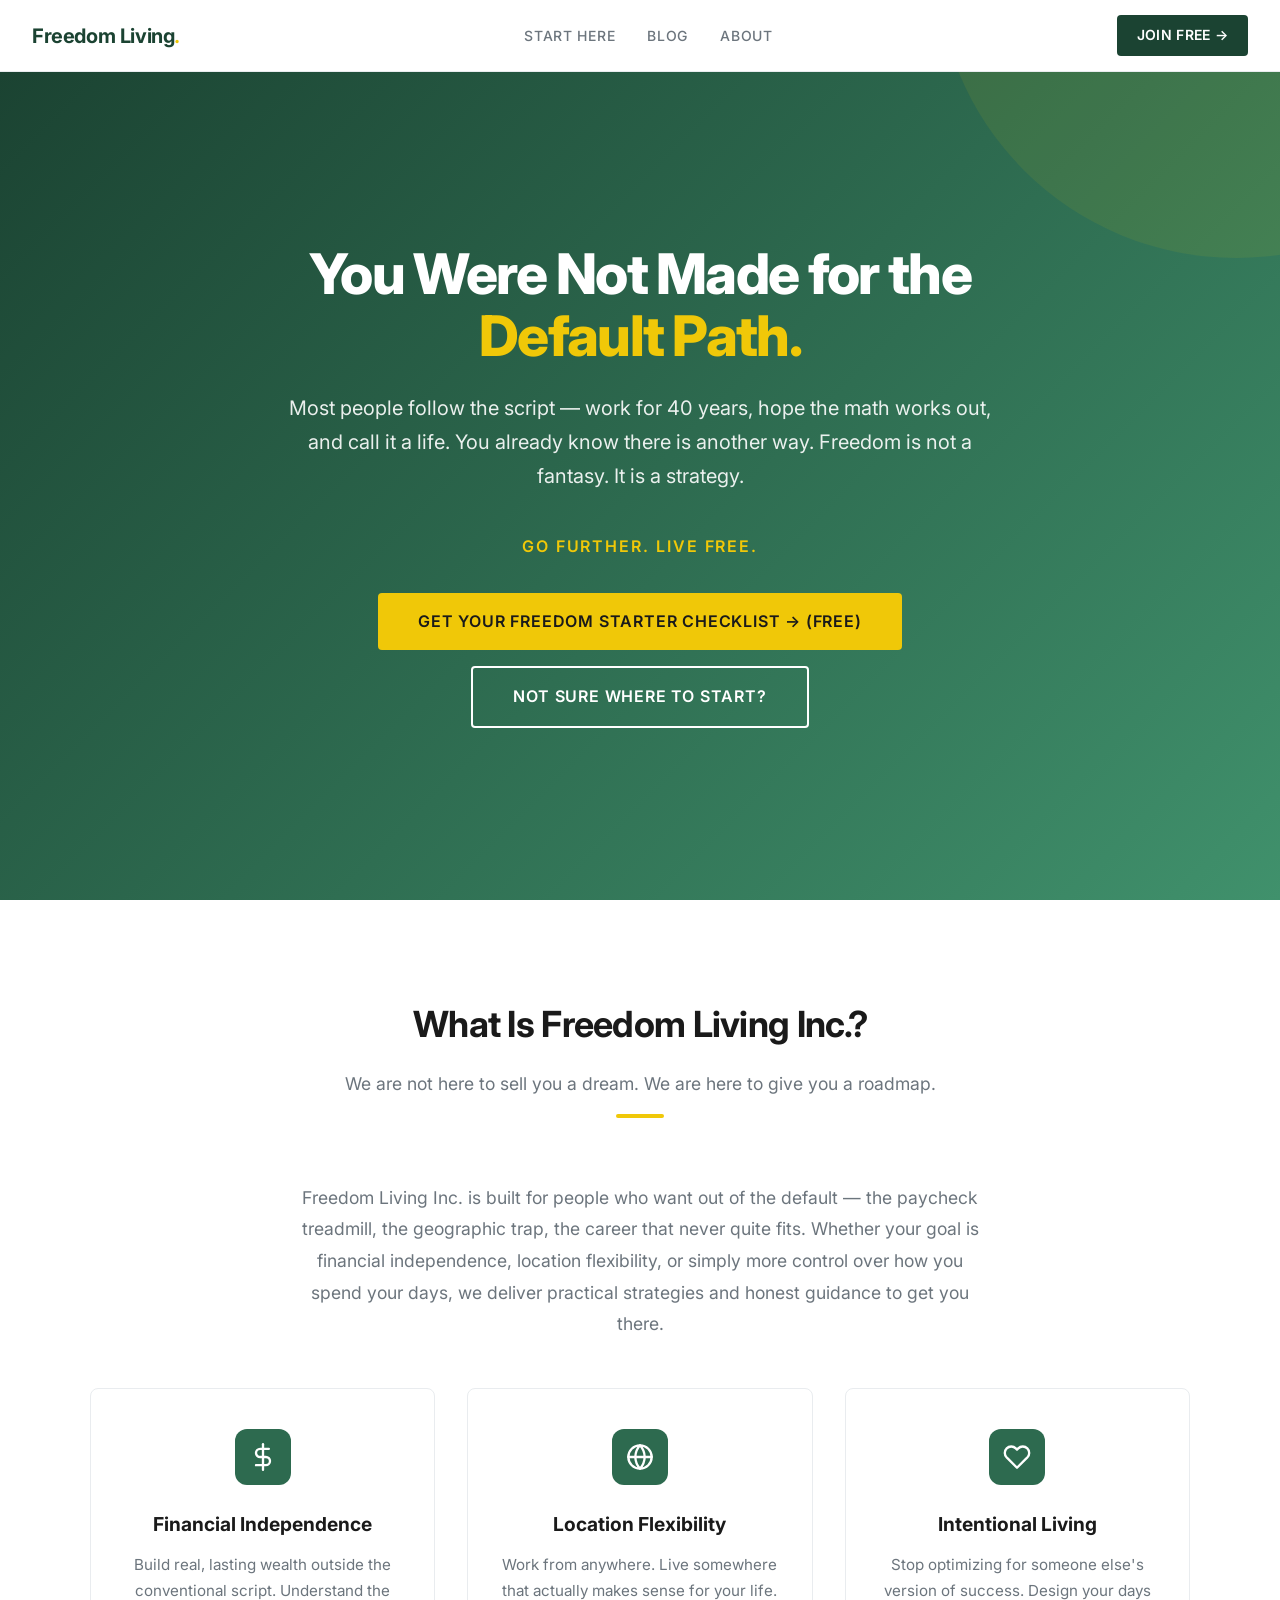
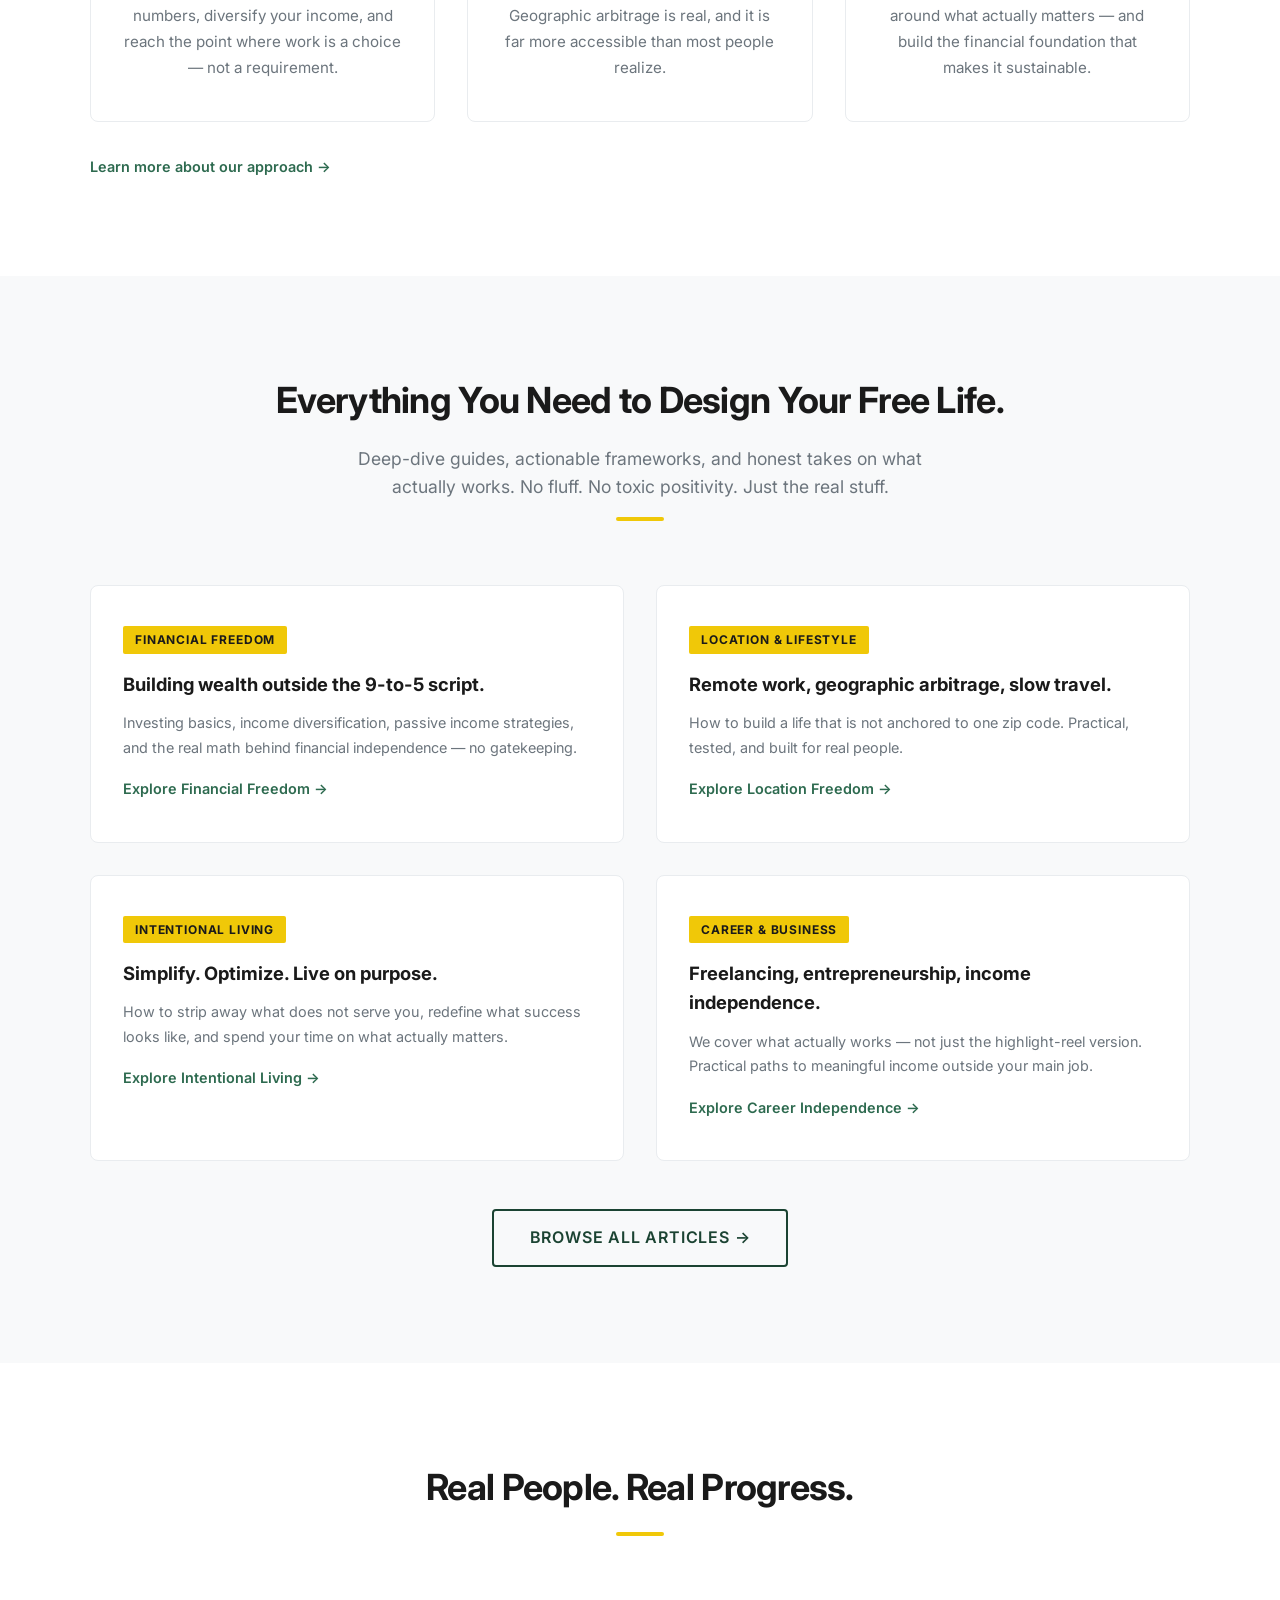
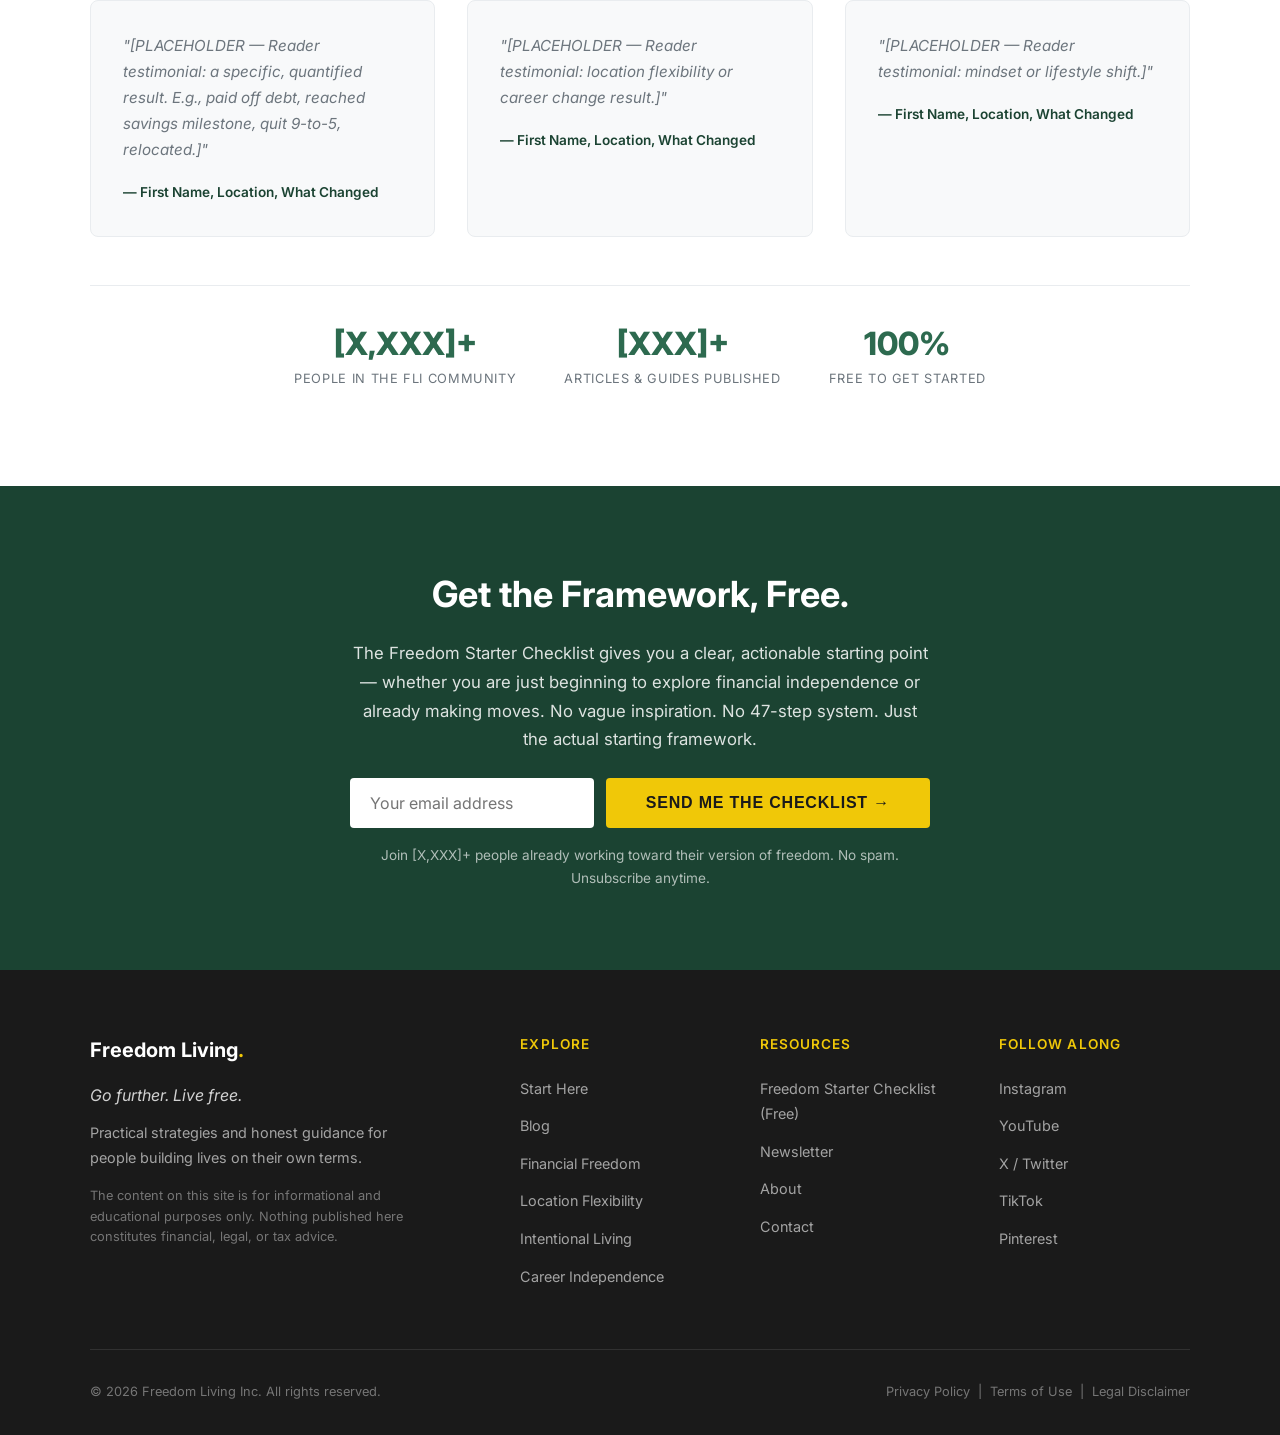
==== index.html @ 1a95d49e "Rebuild homepage and add Start Here page with approved brand copy - Rewrote index.html: new hero ("Y" ====
<!DOCTYPE html>
<html lang="en">
<head>
  <meta charset="UTF-8">
  <meta name="viewport" content="width=device-width, initial-scale=1.0">
  <title>Freedom Living Inc — Go Further. Live Free.</title>
  <meta name="description" content="Freedom Living Inc. helps ambitious people break free from default-path living by providing proven strategies and a supportive community — so they can go further, on their own terms.">
  <link rel="stylesheet" href="css/style.css">
  <link rel="preconnect" href="https://fonts.googleapis.com">
  <link rel="preconnect" href="https://fonts.gstatic.com" crossorigin>
  <link href="https://fonts.googleapis.com/css2?family=Inter:wght@400;500;600;700;800&display=swap" rel="stylesheet">
</head>
<body>

  <!-- Navigation -->
  <nav class="nav">
    <a href="/" class="nav-logo">Freedom Living<span>.</span></a>
    <ul class="nav-links" id="navLinks">
      <li><a href="start-here.html">Start Here</a></li>
      <li><a href="#blog">Blog</a></li>
      <li><a href="#about">About</a></li>
    </ul>
    <a href="#opt-in" class="btn btn-nav">Join Free →</a>
    <button class="nav-toggle" id="navToggle" aria-label="Toggle navigation">
      <span></span>
      <span></span>
      <span></span>
    </button>
  </nav>

  <!-- Hero -->
  <section class="hero" id="hero">
    <div class="hero-content">
      <h1>You Were Not Made for the <span class="accent">Default Path.</span></h1>
      <p>Most people follow the script — work for 40 years, hope the math works out, and call it a life. You already know there is another way. Freedom is not a fantasy. It is a strategy.</p>
      <p class="tagline">Go further. Live free.</p>
      <div class="hero-ctas">
        <a href="#opt-in" class="btn btn-primary">Get Your Freedom Starter Checklist → (Free)</a>
        <a href="start-here.html" class="btn btn-outline">Not sure where to start?</a>
      </div>
    </div>
  </section>

  <!-- Value Props -->
  <section class="section" id="about">
    <div class="container">
      <div class="section-header">
        <h2>What Is Freedom Living Inc.?</h2>
        <p>We are not here to sell you a dream. We are here to give you a roadmap.</p>
        <div class="bar"></div>
      </div>
      <p class="intro-para">Freedom Living Inc. is built for people who want out of the default — the paycheck treadmill, the geographic trap, the career that never quite fits. Whether your goal is financial independence, location flexibility, or simply more control over how you spend your days, we deliver practical strategies and honest guidance to get you there.</p>
      <div class="value-props">
        <div class="value-card">
          <div class="value-icon">
            <svg width="28" height="28" viewBox="0 0 24 24" fill="none" stroke="white" stroke-width="2" stroke-linecap="round" stroke-linejoin="round"><line x1="12" y1="1" x2="12" y2="23"/><path d="M17 5H9.5a3.5 3.5 0 0 0 0 7h5a3.5 3.5 0 0 1 0 7H6"/></svg>
          </div>
          <h3>Financial Independence</h3>
          <p>Build real, lasting wealth outside the conventional script. Understand the numbers, diversify your income, and reach the point where work is a choice — not a requirement.</p>
        </div>
        <div class="value-card">
          <div class="value-icon">
            <svg width="28" height="28" viewBox="0 0 24 24" fill="none" stroke="white" stroke-width="2" stroke-linecap="round" stroke-linejoin="round"><circle cx="12" cy="12" r="10"/><line x1="2" y1="12" x2="22" y2="12"/><path d="M12 2a15.3 15.3 0 0 1 4 10 15.3 15.3 0 0 1-4 10 15.3 15.3 0 0 1-4-10 15.3 15.3 0 0 1 4-10z"/></svg>
          </div>
          <h3>Location Flexibility</h3>
          <p>Work from anywhere. Live somewhere that actually makes sense for your life. Geographic arbitrage is real, and it is far more accessible than most people realize.</p>
        </div>
        <div class="value-card">
          <div class="value-icon">
            <svg width="28" height="28" viewBox="0 0 24 24" fill="none" stroke="white" stroke-width="2" stroke-linecap="round" stroke-linejoin="round"><path d="M20.84 4.61a5.5 5.5 0 0 0-7.78 0L12 5.67l-1.06-1.06a5.5 5.5 0 0 0-7.78 7.78l1.06 1.06L12 21.23l7.78-7.78 1.06-1.06a5.5 5.5 0 0 0 0-7.78z"/></svg>
          </div>
          <h3>Intentional Living</h3>
          <p>Stop optimizing for someone else's version of success. Design your days around what actually matters — and build the financial foundation that makes it sustainable.</p>
        </div>
      </div>
      <div class="section-cta">
        <a href="#about-fli" class="link-arrow">Learn more about our approach →</a>
      </div>
    </div>
  </section>

  <!-- Content Pillars -->
  <section class="section section-alt" id="blog">
    <div class="container">
      <div class="section-header">
        <h2>Everything You Need to Design Your Free Life.</h2>
        <p>Deep-dive guides, actionable frameworks, and honest takes on what actually works. No fluff. No toxic positivity. Just the real stuff.</p>
        <div class="bar"></div>
      </div>
      <div class="pillars-grid">
        <div class="pillar-card">
          <div class="pillar-tag">Financial Freedom</div>
          <h3>Building wealth outside the 9-to-5 script.</h3>
          <p>Investing basics, income diversification, passive income strategies, and the real math behind financial independence — no gatekeeping.</p>
          <a href="#" class="link-arrow">Explore Financial Freedom →</a>
        </div>
        <div class="pillar-card">
          <div class="pillar-tag">Location &amp; Lifestyle</div>
          <h3>Remote work, geographic arbitrage, slow travel.</h3>
          <p>How to build a life that is not anchored to one zip code. Practical, tested, and built for real people.</p>
          <a href="#" class="link-arrow">Explore Location Freedom →</a>
        </div>
        <div class="pillar-card">
          <div class="pillar-tag">Intentional Living</div>
          <h3>Simplify. Optimize. Live on purpose.</h3>
          <p>How to strip away what does not serve you, redefine what success looks like, and spend your time on what actually matters.</p>
          <a href="#" class="link-arrow">Explore Intentional Living →</a>
        </div>
        <div class="pillar-card">
          <div class="pillar-tag">Career &amp; Business</div>
          <h3>Freelancing, entrepreneurship, income independence.</h3>
          <p>We cover what actually works — not just the highlight-reel version. Practical paths to meaningful income outside your main job.</p>
          <a href="#" class="link-arrow">Explore Career Independence →</a>
        </div>
      </div>
      <div class="section-cta center">
        <a href="#" class="btn btn-secondary">Browse All Articles →</a>
      </div>
    </div>
  </section>

  <!-- Social Proof -->
  <section class="section" id="community">
    <div class="container">
      <div class="section-header">
        <h2>Real People. Real Progress.</h2>
        <div class="bar"></div>
      </div>
      <div class="testimonials-grid">
        <blockquote class="testimonial">
          <p>"[PLACEHOLDER — Reader testimonial: a specific, quantified result. E.g., paid off debt, reached savings milestone, quit 9-to-5, relocated.]"</p>
          <cite>— First Name, Location, What Changed</cite>
        </blockquote>
        <blockquote class="testimonial">
          <p>"[PLACEHOLDER — Reader testimonial: location flexibility or career change result.]"</p>
          <cite>— First Name, Location, What Changed</cite>
        </blockquote>
        <blockquote class="testimonial">
          <p>"[PLACEHOLDER — Reader testimonial: mindset or lifestyle shift.]"</p>
          <cite>— First Name, Location, What Changed</cite>
        </blockquote>
      </div>
      <div class="stats-bar">
        <div class="stat">
          <div class="stat-number">[X,XXX]+</div>
          <div class="stat-label">People in the FLI Community</div>
        </div>
        <div class="stat">
          <div class="stat-number">[XXX]+</div>
          <div class="stat-label">Articles &amp; Guides Published</div>
        </div>
        <div class="stat">
          <div class="stat-number">100%</div>
          <div class="stat-label">Free to Get Started</div>
        </div>
      </div>
    </div>
  </section>

  <!-- Email Opt-in -->
  <section class="opt-in-section" id="opt-in">
    <div class="container">
      <div class="opt-in-inner">
        <h2>Get the Framework, Free.</h2>
        <p>The Freedom Starter Checklist gives you a clear, actionable starting point — whether you are just beginning to explore financial independence or already making moves. No vague inspiration. No 47-step system. Just the actual starting framework.</p>
        <form class="opt-in-form" onsubmit="return false;">
          <input type="email" placeholder="Your email address" aria-label="Email address" required>
          <button type="submit" class="btn btn-primary">Send Me the Checklist →</button>
        </form>
        <p class="opt-in-trust">Join [X,XXX]+ people already working toward their version of freedom. No spam. Unsubscribe anytime.</p>
      </div>
    </div>
  </section>

  <!-- Footer -->
  <footer class="footer">
    <div class="footer-grid container">
      <div class="footer-brand">
        <h3>Freedom Living<span>.</span></h3>
        <p class="tagline-footer">Go further. Live free.</p>
        <p>Practical strategies and honest guidance for people building lives on their own terms.</p>
        <p class="legal-disclaimer">The content on this site is for informational and educational purposes only. Nothing published here constitutes financial, legal, or tax advice.</p>
      </div>
      <div>
        <h4>Explore</h4>
        <ul class="footer-links">
          <li><a href="start-here.html">Start Here</a></li>
          <li><a href="#blog">Blog</a></li>
          <li><a href="#blog">Financial Freedom</a></li>
          <li><a href="#blog">Location Flexibility</a></li>
          <li><a href="#blog">Intentional Living</a></li>
          <li><a href="#blog">Career Independence</a></li>
        </ul>
      </div>
      <div>
        <h4>Resources</h4>
        <ul class="footer-links">
          <li><a href="#opt-in">Freedom Starter Checklist (Free)</a></li>
          <li><a href="#">Newsletter</a></li>
          <li><a href="#about">About</a></li>
          <li><a href="#">Contact</a></li>
        </ul>
      </div>
      <div>
        <h4>Follow Along</h4>
        <ul class="footer-links">
          <li><a href="#">Instagram</a></li>
          <li><a href="#">YouTube</a></li>
          <li><a href="#">X / Twitter</a></li>
          <li><a href="#">TikTok</a></li>
          <li><a href="#">Pinterest</a></li>
        </ul>
      </div>
    </div>
    <div class="footer-bottom">
      <span>&copy; 2026 Freedom Living Inc. All rights reserved.</span>
      <span>
        <a href="privacy.html">Privacy Policy</a> &nbsp;|&nbsp;
        <a href="terms.html">Terms of Use</a> &nbsp;|&nbsp;
        <a href="legal.html">Legal Disclaimer</a>
      </span>
    </div>
  </footer>

  <script>
    document.getElementById('navToggle').addEventListener('click', function() {
      document.getElementById('navLinks').classList.toggle('active');
    });
  </script>

</body>
</html>
---- css/style.css ----
/* ============================================
   Freedom Living Inc — Style Sheet
   Palette: Green, Black, White, Yellow
   ============================================ */

:root {
  --green: #2D6A4F;
  --green-light: #40916C;
  --green-dark: #1B4332;
  --black: #1A1A1A;
  --white: #FFFFFF;
  --off-white: #F8F9FA;
  --yellow: #F0C808;
  --yellow-hover: #D4B007;
  --gray: #6C757D;
  --gray-light: #E9ECEF;
}

/* Reset & Base */
*, *::before, *::after {
  margin: 0;
  padding: 0;
  box-sizing: border-box;
}

html {
  scroll-behavior: smooth;
  font-size: 16px;
}

body {
  font-family: 'Inter', -apple-system, BlinkMacSystemFont, 'Segoe UI', Roboto, sans-serif;
  color: var(--black);
  background: var(--white);
  line-height: 1.6;
}

a {
  color: inherit;
  text-decoration: none;
}

img {
  max-width: 100%;
  display: block;
}

/* ---- Navigation ---- */
.nav {
  position: fixed;
  top: 0;
  left: 0;
  right: 0;
  z-index: 100;
  background: var(--white);
  border-bottom: 1px solid var(--gray-light);
  padding: 0 2rem;
  height: 72px;
  display: flex;
  align-items: center;
  justify-content: space-between;
}

.nav-logo {
  font-size: 1.25rem;
  font-weight: 700;
  color: var(--green-dark);
  letter-spacing: -0.02em;
}

.nav-logo span {
  color: var(--yellow);
}

.nav-links {
  display: flex;
  gap: 2rem;
  list-style: none;
}

.nav-links a {
  font-size: 0.875rem;
  font-weight: 500;
  color: var(--gray);
  transition: color 0.2s;
  text-transform: uppercase;
  letter-spacing: 0.05em;
}

.nav-links a:hover {
  color: var(--green);
}

.nav-toggle {
  display: none;
  background: none;
  border: none;
  cursor: pointer;
  padding: 0.5rem;
}

.nav-toggle span {
  display: block;
  width: 24px;
  height: 2px;
  background: var(--black);
  margin: 5px 0;
  transition: 0.3s;
}

/* ---- Hero ---- */
.hero {
  margin-top: 72px;
  min-height: calc(100vh - 72px);
  display: flex;
  align-items: center;
  justify-content: center;
  text-align: center;
  padding: 4rem 2rem;
  background: linear-gradient(135deg, var(--green-dark) 0%, var(--green) 50%, var(--green-light) 100%);
  color: var(--white);
  position: relative;
  overflow: hidden;
}

.hero::before {
  content: '';
  position: absolute;
  top: -50%;
  right: -20%;
  width: 600px;
  height: 600px;
  border-radius: 50%;
  background: rgba(240, 200, 8, 0.08);
}

.hero-content {
  max-width: 720px;
  position: relative;
  z-index: 1;
}

.hero h1 {
  font-size: 3.5rem;
  font-weight: 800;
  line-height: 1.1;
  margin-bottom: 1.5rem;
  letter-spacing: -0.03em;
}

.hero h1 .accent {
  color: var(--yellow);
}

.hero p {
  font-size: 1.25rem;
  opacity: 0.9;
  margin-bottom: 2.5rem;
  line-height: 1.7;
}

.btn {
  display: inline-block;
  padding: 1rem 2.5rem;
  border-radius: 4px;
  font-size: 1rem;
  font-weight: 600;
  text-transform: uppercase;
  letter-spacing: 0.05em;
  transition: all 0.2s;
  cursor: pointer;
  border: none;
}

.btn-primary {
  background: var(--yellow);
  color: var(--black);
}

.btn-primary:hover {
  background: var(--yellow-hover);
  transform: translateY(-1px);
}

.btn-outline {
  background: transparent;
  color: var(--white);
  border: 2px solid var(--white);
}

.btn-outline:hover {
  background: var(--white);
  color: var(--green-dark);
}

/* ---- Section Base ---- */
.section {
  padding: 6rem 2rem;
}

.section-alt {
  background: var(--off-white);
}

.container {
  max-width: 1100px;
  margin: 0 auto;
}

.section-header {
  text-align: center;
  margin-bottom: 4rem;
}

.section-header h2 {
  font-size: 2.25rem;
  font-weight: 700;
  color: var(--black);
  margin-bottom: 1rem;
  letter-spacing: -0.02em;
}

.section-header p {
  font-size: 1.1rem;
  color: var(--gray);
  max-width: 600px;
  margin: 0 auto;
}

.section-header .bar {
  width: 48px;
  height: 4px;
  background: var(--yellow);
  margin: 1rem auto 0;
  border-radius: 2px;
}

/* ---- About ---- */
.about-grid {
  display: grid;
  grid-template-columns: 1fr 1fr;
  gap: 4rem;
  align-items: center;
}

.about-image {
  background: var(--green);
  border-radius: 8px;
  aspect-ratio: 4/3;
  display: flex;
  align-items: center;
  justify-content: center;
  color: var(--white);
  font-size: 1rem;
  opacity: 0.8;
}

.about-text h3 {
  font-size: 1.5rem;
  font-weight: 700;
  margin-bottom: 1rem;
  color: var(--green-dark);
}

.about-text p {
  color: var(--gray);
  margin-bottom: 1rem;
  line-height: 1.8;
}

.about-stats {
  display: flex;
  gap: 2rem;
  margin-top: 2rem;
  padding-top: 2rem;
  border-top: 1px solid var(--gray-light);
}

.stat {
  text-align: center;
}

.stat-number {
  font-size: 2rem;
  font-weight: 800;
  color: var(--green);
}

.stat-label {
  font-size: 0.8rem;
  color: var(--gray);
  text-transform: uppercase;
  letter-spacing: 0.05em;
}

/* ---- Services ---- */
.services-grid {
  display: grid;
  grid-template-columns: repeat(3, 1fr);
  gap: 2rem;
}

.service-card {
  background: var(--white);
  border: 1px solid var(--gray-light);
  border-radius: 8px;
  padding: 2.5rem 2rem;
  transition: all 0.2s;
}

.service-card:hover {
  border-color: var(--green);
  transform: translateY(-4px);
  box-shadow: 0 12px 24px rgba(0, 0, 0, 0.06);
}

.service-icon {
  width: 56px;
  height: 56px;
  border-radius: 12px;
  background: var(--green);
  display: flex;
  align-items: center;
  justify-content: center;
  margin-bottom: 1.5rem;
  font-size: 1.5rem;
}

.service-card h3 {
  font-size: 1.2rem;
  font-weight: 700;
  margin-bottom: 0.75rem;
  color: var(--black);
}

.service-card p {
  font-size: 0.95rem;
  color: var(--gray);
  line-height: 1.7;
}

/* ---- CTA Banner ---- */
.cta-banner {
  background: var(--green-dark);
  color: var(--white);
  text-align: center;
  padding: 5rem 2rem;
}

.cta-banner h2 {
  font-size: 2.25rem;
  font-weight: 700;
  margin-bottom: 1rem;
}

.cta-banner p {
  font-size: 1.1rem;
  opacity: 0.85;
  margin-bottom: 2rem;
  max-width: 500px;
  margin-left: auto;
  margin-right: auto;
}

/* ---- Footer ---- */
.footer {
  background: var(--black);
  color: var(--white);
  padding: 4rem 2rem 2rem;
}

.footer-grid {
  max-width: 1100px;
  margin: 0 auto;
  display: grid;
  grid-template-columns: 2fr 1fr 1fr;
  gap: 3rem;
  margin-bottom: 3rem;
}

.footer-brand h3 {
  font-size: 1.25rem;
  font-weight: 700;
  margin-bottom: 1rem;
}

.footer-brand h3 span {
  color: var(--yellow);
}

.footer-brand p {
  color: rgba(255, 255, 255, 0.6);
  font-size: 0.9rem;
  line-height: 1.7;
  max-width: 320px;
}

.footer h4 {
  font-size: 0.85rem;
  font-weight: 600;
  text-transform: uppercase;
  letter-spacing: 0.08em;
  margin-bottom: 1.25rem;
  color: var(--yellow);
}

.footer-links {
  list-style: none;
}

.footer-links li {
  margin-bottom: 0.75rem;
}

.footer-links a {
  color: rgba(255, 255, 255, 0.6);
  font-size: 0.9rem;
  transition: color 0.2s;
}

.footer-links a:hover {
  color: var(--white);
}

.footer-bottom {
  max-width: 1100px;
  margin: 0 auto;
  padding-top: 2rem;
  border-top: 1px solid rgba(255, 255, 255, 0.1);
  display: flex;
  justify-content: space-between;
  align-items: center;
  font-size: 0.8rem;
  color: rgba(255, 255, 255, 0.4);
}

/* ---- Policy Pages ---- */
.policy-page {
  margin-top: 72px;
  padding: 4rem 2rem;
}

.policy-content {
  max-width: 760px;
  margin: 0 auto;
}

.policy-content h1 {
  font-size: 2.5rem;
  font-weight: 700;
  margin-bottom: 0.5rem;
  color: var(--green-dark);
}

.policy-content .last-updated {
  font-size: 0.9rem;
  color: var(--gray);
  margin-bottom: 3rem;
}

.policy-content h2 {
  font-size: 1.4rem;
  font-weight: 700;
  margin-top: 2.5rem;
  margin-bottom: 1rem;
  color: var(--black);
}

.policy-content p,
.policy-content ul {
  color: var(--gray);
  line-height: 1.8;
  margin-bottom: 1rem;
}

.policy-content ul {
  padding-left: 1.5rem;
}

.policy-content li {
  margin-bottom: 0.5rem;
}

.back-link {
  display: inline-flex;
  align-items: center;
  gap: 0.5rem;
  font-size: 0.9rem;
  color: var(--green);
  font-weight: 500;
  margin-bottom: 2rem;
}

.back-link:hover {
  color: var(--green-dark);
}

/* ---- Nav CTA Button ---- */
.btn-nav {
  background: var(--green-dark);
  color: var(--white);
  padding: 0.6rem 1.25rem;
  border-radius: 4px;
  font-size: 0.875rem;
  font-weight: 600;
  letter-spacing: 0.02em;
  transition: background 0.2s;
  white-space: nowrap;
}

.btn-nav:hover {
  background: var(--green);
}

.btn-secondary {
  background: transparent;
  color: var(--green-dark);
  border: 2px solid var(--green-dark);
  padding: 0.875rem 2.25rem;
}

.btn-secondary:hover {
  background: var(--green-dark);
  color: var(--white);
}

/* ---- Hero updates ---- */
.hero .tagline {
  font-size: 1rem;
  font-weight: 600;
  letter-spacing: 0.12em;
  text-transform: uppercase;
  color: var(--yellow);
  margin-bottom: 2rem;
  opacity: 1;
}

.hero-ctas {
  display: flex;
  gap: 1rem;
  justify-content: center;
  flex-wrap: wrap;
}

/* ---- Value Props ---- */
.intro-para {
  text-align: center;
  max-width: 680px;
  margin: 0 auto 3rem;
  font-size: 1.1rem;
  color: var(--gray);
  line-height: 1.8;
}

.value-props {
  display: grid;
  grid-template-columns: repeat(3, 1fr);
  gap: 2rem;
  margin-bottom: 2rem;
}

.value-card {
  text-align: center;
  padding: 2.5rem 2rem;
  border: 1px solid var(--gray-light);
  border-radius: 8px;
  transition: all 0.2s;
}

.value-card:hover {
  border-color: var(--green);
  transform: translateY(-4px);
  box-shadow: 0 12px 24px rgba(0, 0, 0, 0.06);
}

.value-icon {
  width: 56px;
  height: 56px;
  border-radius: 12px;
  background: var(--green);
  display: flex;
  align-items: center;
  justify-content: center;
  margin: 0 auto 1.5rem;
}

.value-card h3 {
  font-size: 1.2rem;
  font-weight: 700;
  margin-bottom: 0.75rem;
  color: var(--black);
}

.value-card p {
  font-size: 0.95rem;
  color: var(--gray);
  line-height: 1.7;
}

.section-cta {
  margin-top: 2rem;
}

.section-cta.center {
  text-align: center;
}

.link-arrow {
  font-size: 0.9rem;
  font-weight: 600;
  color: var(--green);
  transition: color 0.2s;
}

.link-arrow:hover {
  color: var(--green-dark);
}

/* ---- Pillars Grid ---- */
.pillars-grid {
  display: grid;
  grid-template-columns: repeat(2, 1fr);
  gap: 2rem;
  margin-bottom: 3rem;
}

.pillar-card {
  background: var(--white);
  border: 1px solid var(--gray-light);
  border-radius: 8px;
  padding: 2.5rem 2rem;
  transition: all 0.2s;
}

.pillar-card:hover {
  border-color: var(--green);
  box-shadow: 0 8px 20px rgba(0, 0, 0, 0.05);
}

.pillar-tag {
  display: inline-block;
  background: var(--yellow);
  color: var(--black);
  font-size: 0.75rem;
  font-weight: 700;
  text-transform: uppercase;
  letter-spacing: 0.07em;
  padding: 0.25rem 0.75rem;
  border-radius: 2px;
  margin-bottom: 1rem;
}

.pillar-card h3 {
  font-size: 1.15rem;
  font-weight: 700;
  margin-bottom: 0.75rem;
  color: var(--black);
}

.pillar-card p {
  font-size: 0.9rem;
  color: var(--gray);
  line-height: 1.7;
  margin-bottom: 1rem;
}

/* ---- Testimonials ---- */
.testimonials-grid {
  display: grid;
  grid-template-columns: repeat(3, 1fr);
  gap: 2rem;
  margin-bottom: 3rem;
}

.testimonial {
  border: 1px solid var(--gray-light);
  border-radius: 8px;
  padding: 2rem;
  background: var(--off-white);
}

.testimonial p {
  font-size: 0.95rem;
  color: var(--gray);
  line-height: 1.7;
  margin-bottom: 1rem;
  font-style: italic;
}

.testimonial cite {
  font-size: 0.85rem;
  color: var(--green-dark);
  font-weight: 600;
  font-style: normal;
}

.stats-bar {
  display: flex;
  gap: 3rem;
  justify-content: center;
  padding-top: 2rem;
  border-top: 1px solid var(--gray-light);
}

/* ---- Email Opt-in ---- */
.opt-in-section {
  background: var(--green-dark);
  color: var(--white);
  padding: 5rem 2rem;
  text-align: center;
}

.opt-in-inner {
  max-width: 580px;
  margin: 0 auto;
}

.opt-in-inner h2 {
  font-size: 2.25rem;
  font-weight: 700;
  margin-bottom: 1rem;
}

.opt-in-inner p {
  font-size: 1.05rem;
  opacity: 0.85;
  margin-bottom: 1.5rem;
  line-height: 1.7;
}

.opt-in-sub {
  font-size: 1.1rem !important;
  font-weight: 600 !important;
  opacity: 1 !important;
}

.opt-in-form {
  display: flex;
  gap: 0.75rem;
  margin-bottom: 1rem;
  flex-wrap: wrap;
  justify-content: center;
}

.opt-in-form--wide {
  max-width: 640px;
  margin-left: auto;
  margin-right: auto;
}

.opt-in-form input {
  flex: 1;
  min-width: 200px;
  padding: 0.875rem 1.25rem;
  border: none;
  border-radius: 4px;
  font-size: 1rem;
  font-family: inherit;
}

.opt-in-trust {
  font-size: 0.85rem !important;
  opacity: 0.65 !important;
  margin-bottom: 0 !important;
}

/* ---- Page Header (Start Here / inner pages) ---- */
.page-header {
  margin-top: 72px;
  background: linear-gradient(135deg, var(--green-dark) 0%, var(--green) 100%);
  color: var(--white);
  padding: 4rem 2rem;
  text-align: center;
}

.page-header h1 {
  font-size: 3rem;
  font-weight: 800;
  margin-bottom: 1rem;
  letter-spacing: -0.03em;
}

.page-header p {
  font-size: 1.2rem;
  opacity: 0.85;
  max-width: 600px;
  margin: 0 auto;
  line-height: 1.7;
}

/* ---- Content Narrow ---- */
.content-narrow {
  max-width: 720px;
  margin: 0 auto;
}

.content-narrow h2 {
  font-size: 1.75rem;
  font-weight: 700;
  color: var(--green-dark);
  margin-bottom: 1.5rem;
}

.content-narrow p {
  color: var(--gray);
  line-height: 1.8;
  margin-bottom: 1rem;
}

/* ---- Pillars List (Start Here) ---- */
.pillars-list {
  margin-top: 2rem;
  display: flex;
  flex-direction: column;
  gap: 1rem;
}

.pillar-item {
  display: flex;
  align-items: flex-start;
  gap: 1.5rem;
  padding: 1.25rem 1.5rem;
  background: var(--white);
  border: 1px solid var(--gray-light);
  border-radius: 6px;
}

.pillar-num {
  font-size: 1.5rem;
  font-weight: 800;
  color: var(--yellow);
  min-width: 40px;
  line-height: 1;
}

.pillar-item div {
  color: var(--gray);
  line-height: 1.6;
}

/* ---- Foundation Posts (Start Here) ---- */
.foundation-posts {
  display: flex;
  flex-direction: column;
  gap: 2rem;
  max-width: 860px;
  margin: 0 auto;
}

.foundation-post {
  display: flex;
  gap: 2rem;
  align-items: flex-start;
  padding: 2rem;
  border: 1px solid var(--gray-light);
  border-radius: 8px;
  background: var(--white);
  transition: border-color 0.2s, box-shadow 0.2s;
}

.foundation-post:hover {
  border-color: var(--green);
  box-shadow: 0 8px 20px rgba(0, 0, 0, 0.05);
}

.post-num {
  font-size: 2.5rem;
  font-weight: 800;
  color: var(--yellow);
  min-width: 48px;
  line-height: 1;
}

.post-content h3 {
  font-size: 1.15rem;
  font-weight: 700;
  color: var(--black);
  margin: 0.5rem 0 0.75rem;
}

.post-content p {
  color: var(--gray);
  font-size: 0.95rem;
  line-height: 1.7;
  margin-bottom: 1rem;
}

/* ---- Next Steps (Start Here) ---- */
.next-steps {
  padding-left: 1.5rem;
  margin-top: 1.5rem;
}

.next-steps li {
  color: var(--gray);
  line-height: 1.8;
  margin-bottom: 0.75rem;
}

/* ---- Closing Section ---- */
.closing-section {
  padding: 3rem 2rem;
}

.closing-copy {
  font-size: 1.3rem;
  font-style: italic;
  color: var(--green-dark) !important;
  font-weight: 500;
  margin-bottom: 0.5rem !important;
}

.closing-sig {
  color: var(--gray) !important;
  font-weight: 600;
}

.center {
  text-align: center;
}

/* ---- Footer updates ---- */
.footer-grid {
  display: grid;
  grid-template-columns: 2fr 1fr 1fr 1fr;
  gap: 3rem;
  margin-bottom: 3rem;
}

.tagline-footer {
  font-style: italic;
  color: rgba(255, 255, 255, 0.8) !important;
  font-size: 1rem !important;
  margin-bottom: 0.75rem !important;
}

.legal-disclaimer {
  color: rgba(255, 255, 255, 0.4) !important;
  font-size: 0.8rem !important;
  line-height: 1.6 !important;
  margin-top: 1rem;
}

.footer-bottom a {
  color: rgba(255, 255, 255, 0.4);
  transition: color 0.2s;
}

.footer-bottom a:hover {
  color: var(--white);
}

/* ---- Nav active link ---- */
.nav-links a.active {
  color: var(--green);
}

/* ---- Responsive ---- */
@media (max-width: 768px) {
  .nav-links {
    display: none;
    position: absolute;
    top: 72px;
    left: 0;
    right: 0;
    background: var(--white);
    flex-direction: column;
    padding: 1.5rem 2rem;
    gap: 1rem;
    border-bottom: 1px solid var(--gray-light);
  }

  .nav-links.active {
    display: flex;
  }

  .nav-toggle {
    display: block;
  }

  .hero h1 {
    font-size: 2.25rem;
  }

  .hero p {
    font-size: 1.05rem;
  }

  .about-grid {
    grid-template-columns: 1fr;
    gap: 2rem;
  }

  .services-grid {
    grid-template-columns: 1fr;
  }

  .value-props {
    grid-template-columns: 1fr;
  }

  .pillars-grid {
    grid-template-columns: 1fr;
  }

  .testimonials-grid {
    grid-template-columns: 1fr;
  }

  .stats-bar {
    flex-direction: column;
    gap: 1.5rem;
    align-items: center;
  }

  .foundation-post {
    flex-direction: column;
    gap: 1rem;
  }

  .hero-ctas {
    flex-direction: column;
    align-items: center;
  }

  .opt-in-form {
    flex-direction: column;
  }

  .opt-in-form input {
    width: 100%;
  }

  .footer-grid {
    grid-template-columns: 1fr;
    gap: 2rem;
  }

  .footer-bottom {
    flex-direction: column;
    gap: 0.5rem;
    text-align: center;
  }

  .section {
    padding: 4rem 1.5rem;
  }
}
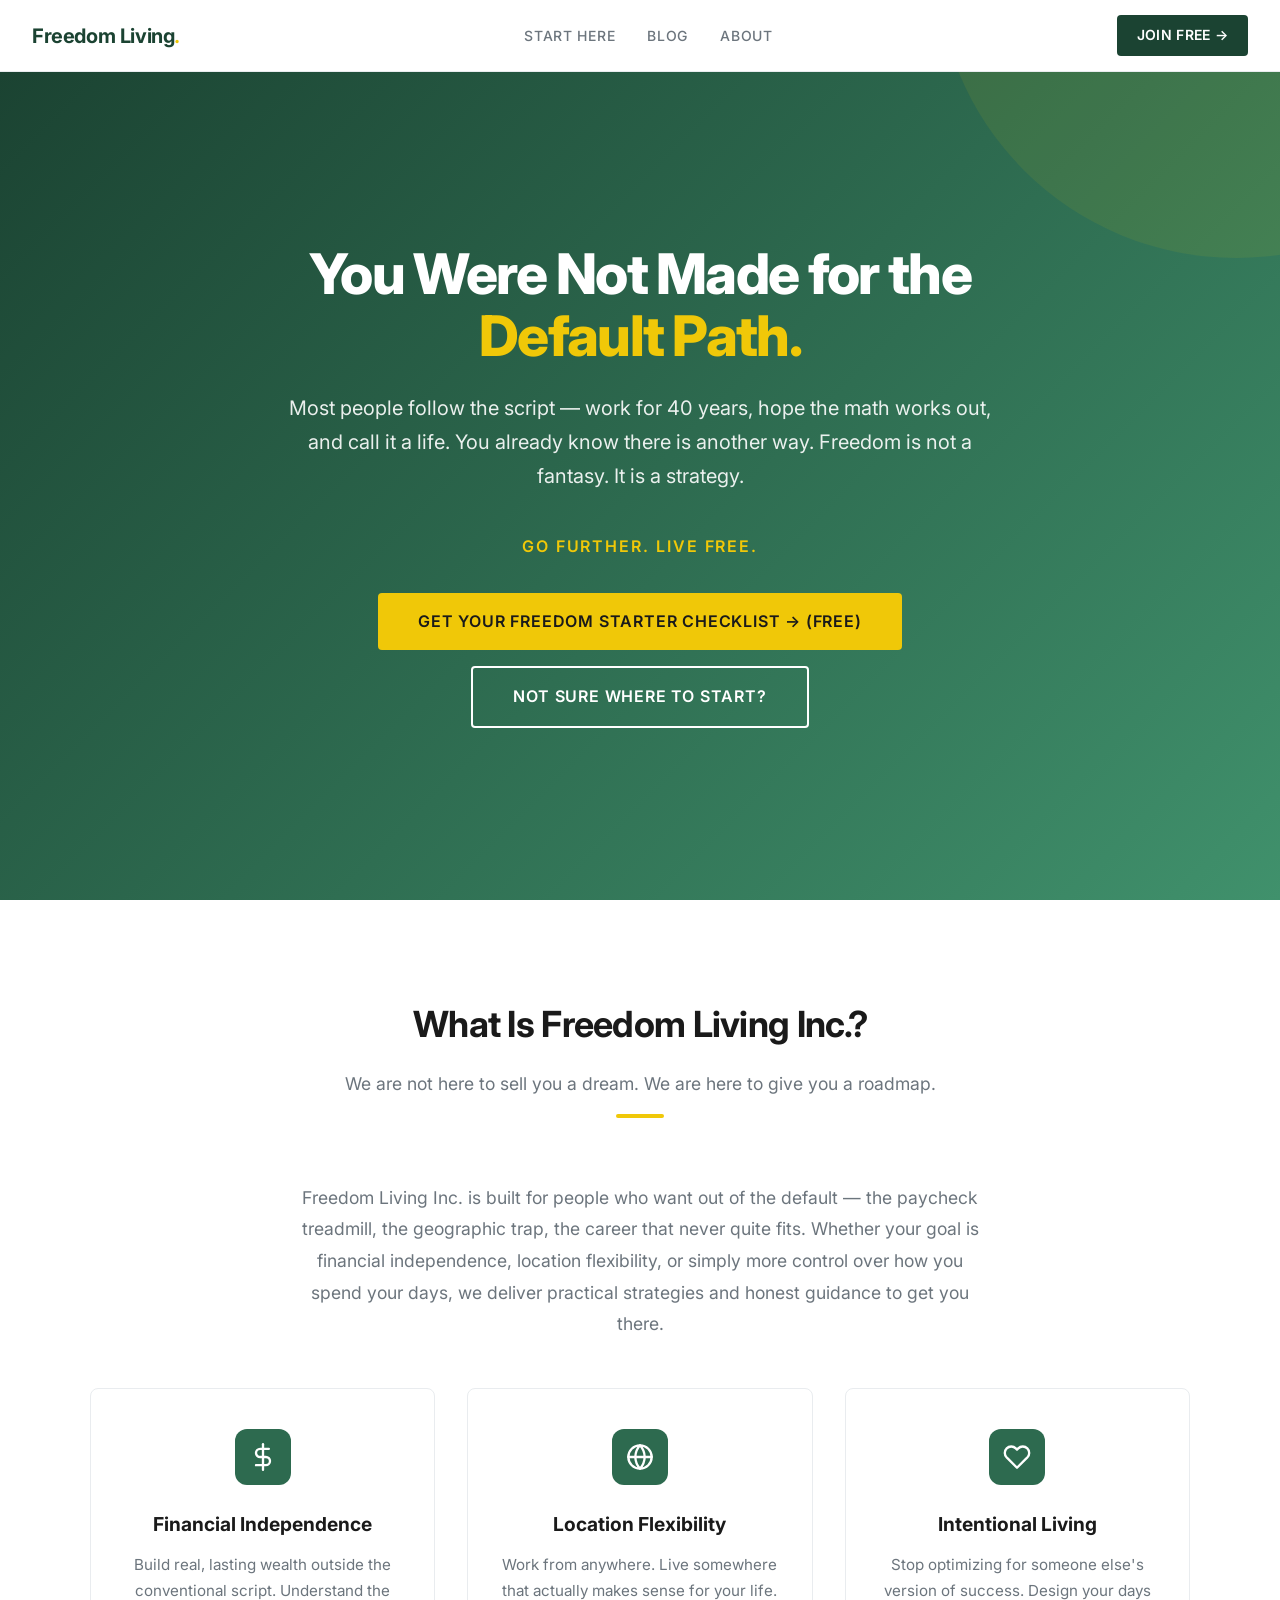
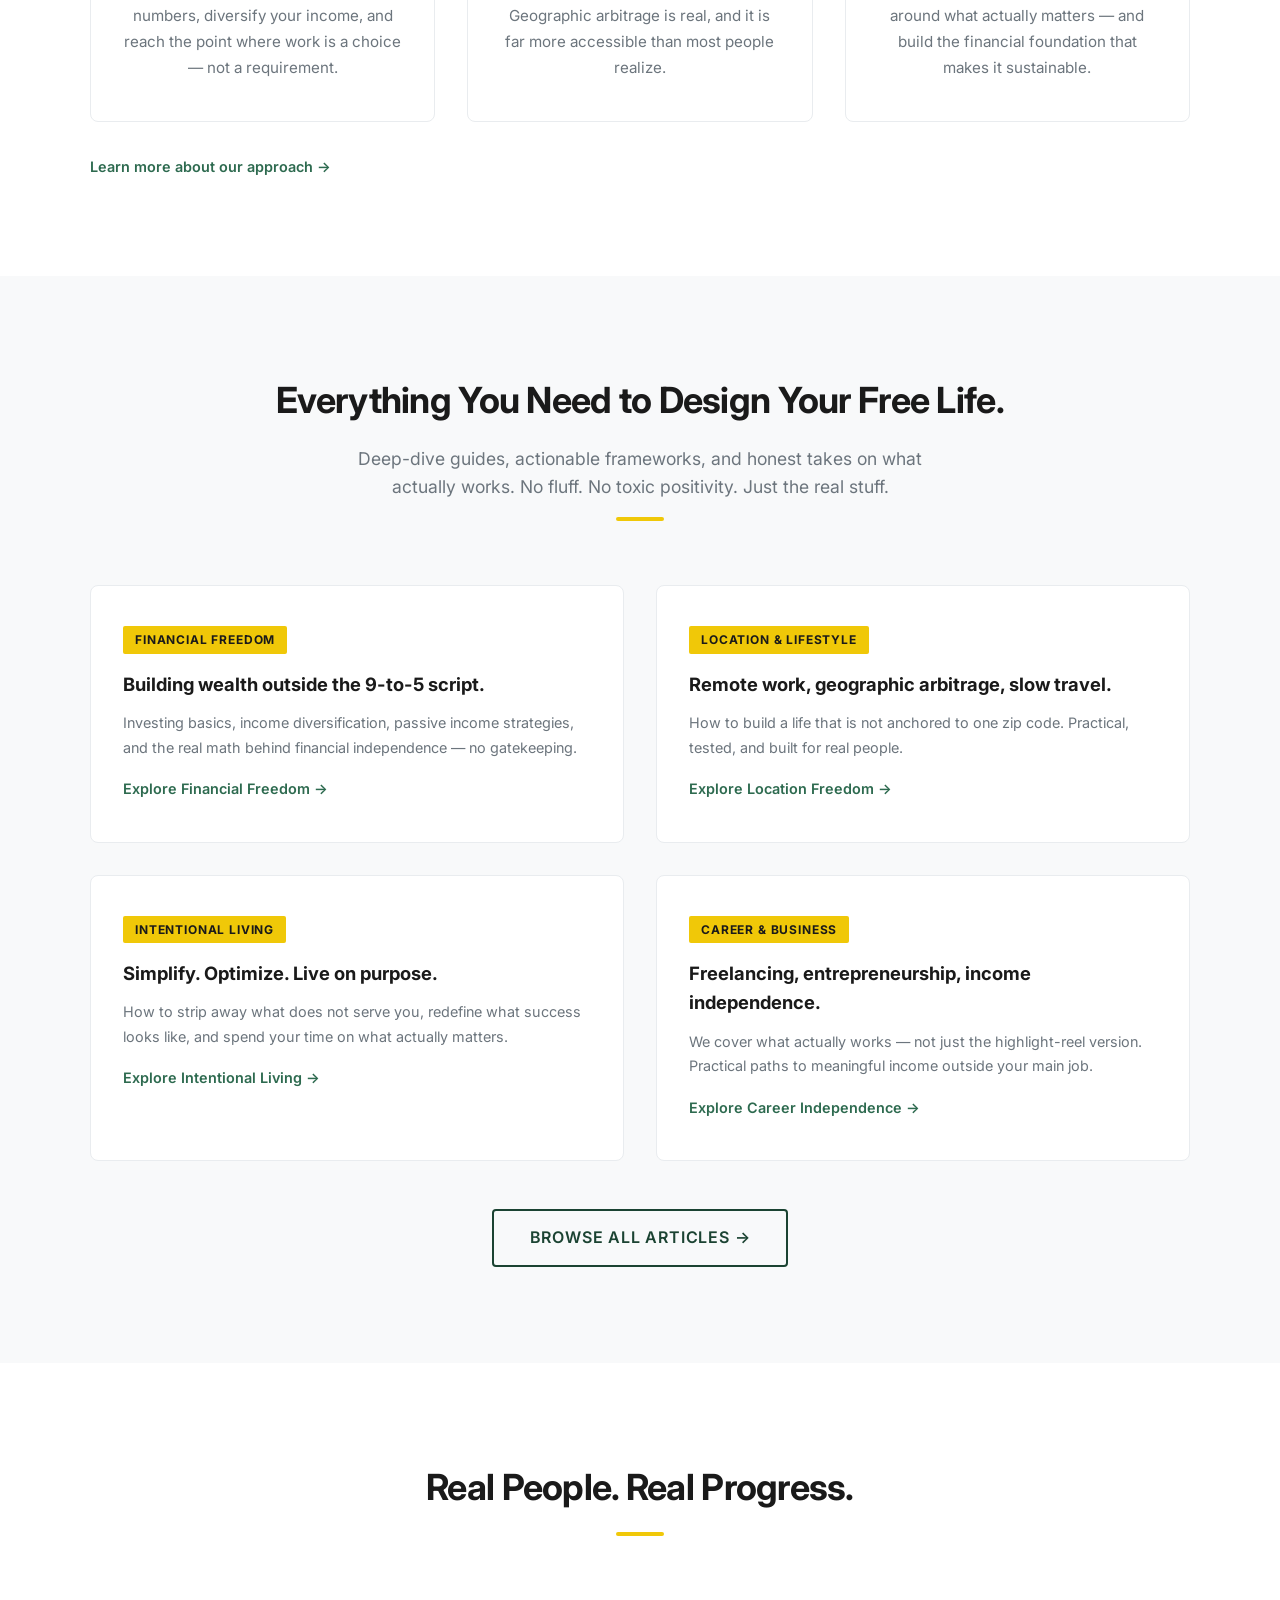
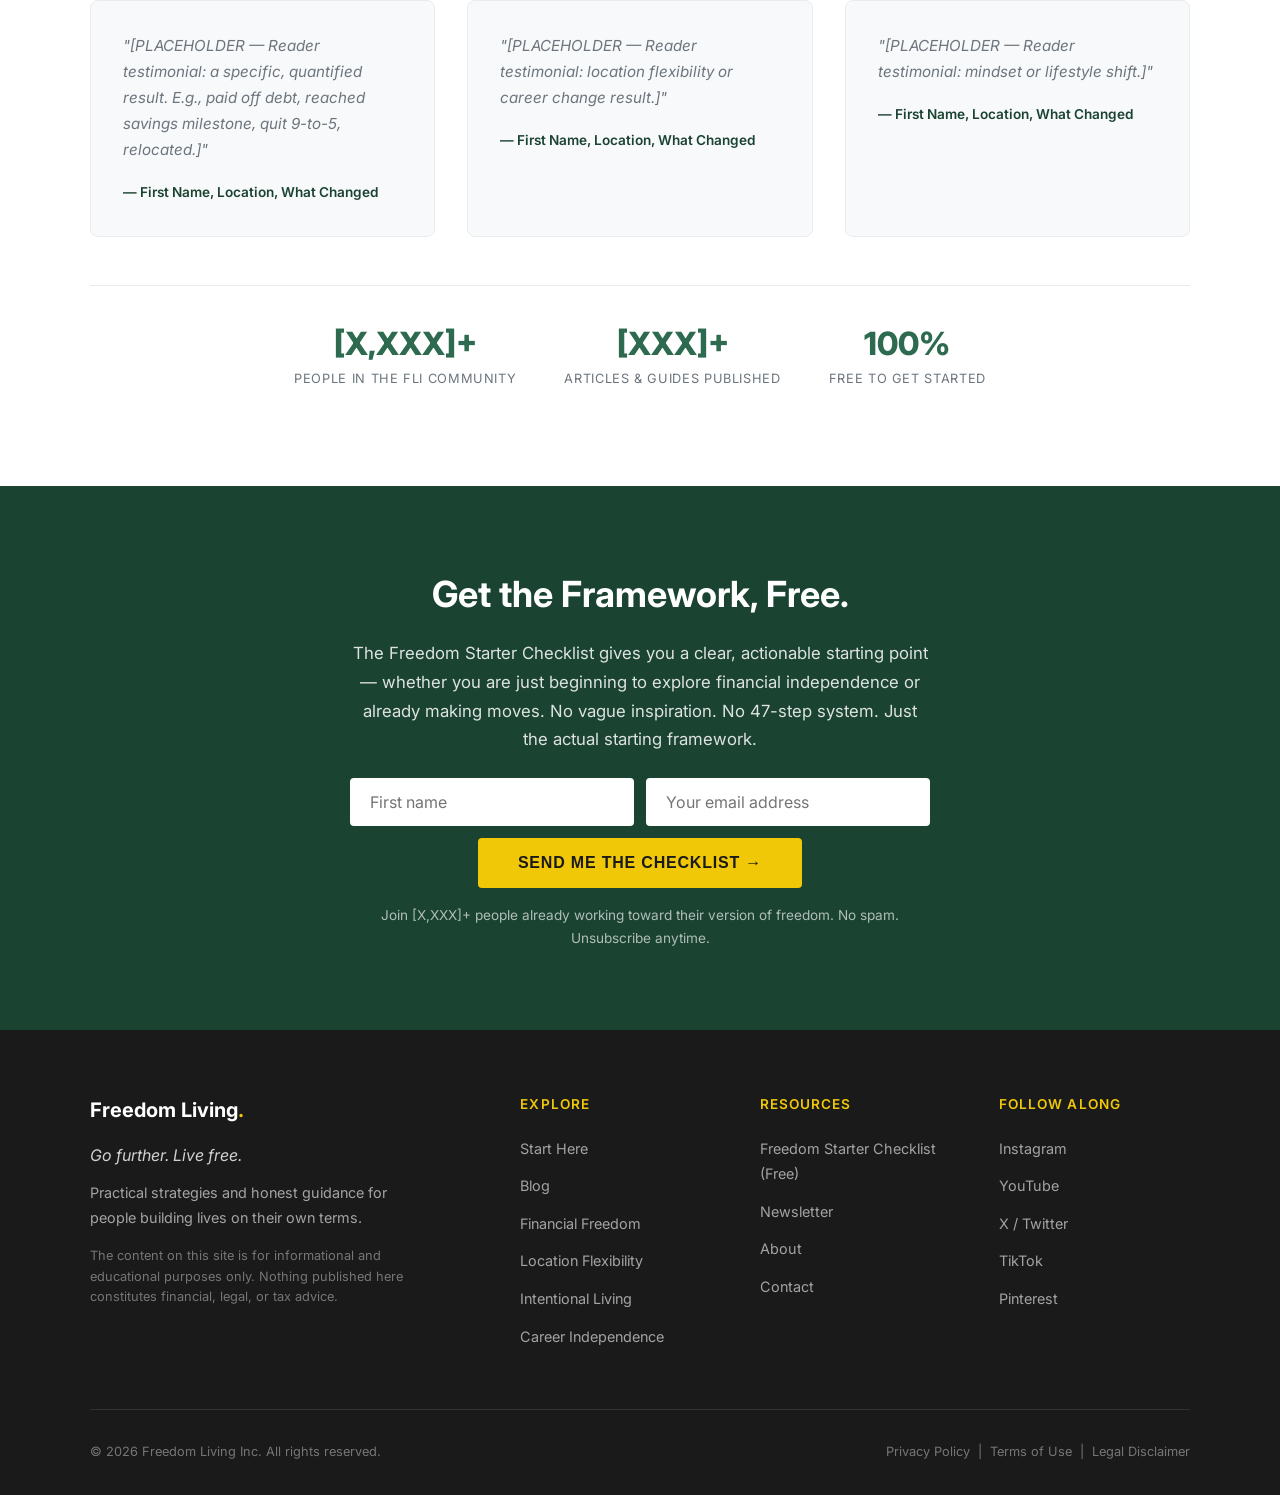
==== commit c898e191: "Fix CMO review items: 15-step consistency + homepage first name field - start-here.html: Updated "10" ====
--- a/index.html
+++ b/index.html
@@ -18,9 +18,9 @@
     <ul class="nav-links" id="navLinks">
       <li><a href="start-here.html">Start Here</a></li>
       <li><a href="#blog">Blog</a></li>
-      <li><a href="#about">About</a></li>
+      <li><a href="about.html">About</a></li>
     </ul>
-    <a href="#opt-in" class="btn btn-nav">Join Free →</a>
+    <a href="free-guide.html" class="btn btn-nav">Join Free →</a>
     <button class="nav-toggle" id="navToggle" aria-label="Toggle navigation">
       <span></span>
       <span></span>
@@ -35,7 +35,7 @@
       <p>Most people follow the script — work for 40 years, hope the math works out, and call it a life. You already know there is another way. Freedom is not a fantasy. It is a strategy.</p>
       <p class="tagline">Go further. Live free.</p>
       <div class="hero-ctas">
-        <a href="#opt-in" class="btn btn-primary">Get Your Freedom Starter Checklist → (Free)</a>
+        <a href="free-guide.html" class="btn btn-primary">Get Your Freedom Starter Checklist → (Free)</a>
         <a href="start-here.html" class="btn btn-outline">Not sure where to start?</a>
       </div>
     </div>
@@ -163,7 +163,8 @@
       <div class="opt-in-inner">
         <h2>Get the Framework, Free.</h2>
         <p>The Freedom Starter Checklist gives you a clear, actionable starting point — whether you are just beginning to explore financial independence or already making moves. No vague inspiration. No 47-step system. Just the actual starting framework.</p>
-        <form class="opt-in-form" onsubmit="return false;">
+        <form class="opt-in-form opt-in-form--wide" onsubmit="return false;">
+          <input type="text" placeholder="First name" aria-label="First name" required>
           <input type="email" placeholder="Your email address" aria-label="Email address" required>
           <button type="submit" class="btn btn-primary">Send Me the Checklist →</button>
         </form>
@@ -195,9 +196,9 @@
       <div>
         <h4>Resources</h4>
         <ul class="footer-links">
-          <li><a href="#opt-in">Freedom Starter Checklist (Free)</a></li>
+          <li><a href="free-guide.html">Freedom Starter Checklist (Free)</a></li>
           <li><a href="#">Newsletter</a></li>
-          <li><a href="#about">About</a></li>
+          <li><a href="about.html">About</a></li>
           <li><a href="#">Contact</a></li>
         </ul>
       </div>
--- a/css/style.css
+++ b/css/style.css
@@ -948,6 +948,82 @@
 
 .footer-bottom a:hover {
   color: var(--white);
+}
+
+/* ---- About Page ---- */
+.founder-grid {
+  display: grid;
+  grid-template-columns: 1fr 2fr;
+  gap: 4rem;
+  align-items: flex-start;
+}
+
+.founder-photo {
+  background: var(--green);
+  border-radius: 8px;
+  aspect-ratio: 3/4;
+  display: flex;
+  align-items: center;
+  justify-content: center;
+  color: var(--white);
+  font-size: 0.9rem;
+  opacity: 0.75;
+}
+
+.founder-bio h2 {
+  font-size: 2rem;
+  font-weight: 700;
+  color: var(--green-dark);
+  margin: 0.75rem 0 1.5rem;
+}
+
+.founder-placeholder-note {
+  font-size: 0.8rem;
+  font-weight: 400;
+  color: var(--gray);
+  font-style: italic;
+}
+
+.founder-copy {
+  color: var(--gray);
+  line-height: 1.8;
+  margin-bottom: 1rem;
+  font-style: italic;
+}
+
+.founder-sig {
+  color: var(--green-dark);
+  font-weight: 600;
+  margin-top: 2rem;
+  line-height: 1.6;
+}
+
+.values-grid {
+  display: grid;
+  grid-template-columns: repeat(2, 1fr);
+  gap: 2rem;
+  max-width: 900px;
+  margin: 0 auto;
+}
+
+.value-belief {
+  padding: 2rem;
+  border: 1px solid var(--gray-light);
+  border-radius: 8px;
+  background: var(--off-white);
+}
+
+.value-belief h3 {
+  font-size: 1.15rem;
+  font-weight: 700;
+  color: var(--green-dark);
+  margin-bottom: 0.75rem;
+}
+
+.value-belief p {
+  color: var(--gray);
+  font-size: 0.95rem;
+  line-height: 1.7;
 }
 
 /* ---- Nav active link ---- */
@@ -1045,4 +1121,257 @@
   .section {
     padding: 4rem 1.5rem;
   }
-}
+
+  .lp-hero-inner {
+    flex-direction: column;
+  }
+
+  .lp-form-box {
+    width: 100%;
+  }
+
+  .lp-benefits .benefits-list {
+    grid-template-columns: 1fr;
+  }
+
+  .founder-grid {
+    grid-template-columns: 1fr;
+    gap: 2rem;
+  }
+
+  .values-grid {
+    grid-template-columns: 1fr;
+  }
+}
+
+/* ============================================
+   Landing Page — /free-guide
+   ============================================ */
+
+.landing-page .nav--minimal {
+  justify-content: center;
+}
+
+.lp-hero {
+  margin-top: 72px;
+  background: linear-gradient(135deg, var(--green-dark) 0%, var(--green) 100%);
+  color: var(--white);
+  padding: 5rem 2rem;
+}
+
+.lp-hero-inner {
+  max-width: 1100px;
+  margin: 0 auto;
+  display: flex;
+  gap: 4rem;
+  align-items: flex-start;
+}
+
+.lp-hero-copy {
+  flex: 1;
+  padding-top: 1rem;
+}
+
+.lp-badge {
+  display: inline-block;
+  background: var(--yellow);
+  color: var(--black);
+  font-size: 0.75rem;
+  font-weight: 700;
+  text-transform: uppercase;
+  letter-spacing: 0.08em;
+  padding: 0.3rem 0.9rem;
+  border-radius: 2px;
+  margin-bottom: 1.25rem;
+}
+
+.lp-hero-copy h1 {
+  font-size: 2.75rem;
+  font-weight: 800;
+  line-height: 1.15;
+  margin-bottom: 1rem;
+  letter-spacing: -0.03em;
+}
+
+.lp-sub {
+  font-size: 1.2rem;
+  font-weight: 500;
+  margin-bottom: 1rem;
+  opacity: 0.95;
+}
+
+.lp-hero-copy p {
+  font-size: 1rem;
+  opacity: 0.85;
+  line-height: 1.75;
+}
+
+/* ---- Opt-in form box ---- */
+.lp-form-box {
+  background: var(--white);
+  border-radius: 10px;
+  padding: 2.5rem;
+  width: 400px;
+  flex-shrink: 0;
+  box-shadow: 0 20px 40px rgba(0, 0, 0, 0.2);
+}
+
+.lp-form-box h2 {
+  font-size: 1.4rem;
+  font-weight: 700;
+  color: var(--green-dark);
+  margin-bottom: 1.5rem;
+}
+
+.lp-form {
+  display: flex;
+  flex-direction: column;
+  gap: 1rem;
+}
+
+.form-group {
+  display: flex;
+  flex-direction: column;
+  gap: 0.4rem;
+}
+
+.form-group label {
+  font-size: 0.85rem;
+  font-weight: 600;
+  color: var(--black);
+  text-transform: uppercase;
+  letter-spacing: 0.05em;
+}
+
+.form-group input {
+  padding: 0.875rem 1rem;
+  border: 1.5px solid var(--gray-light);
+  border-radius: 4px;
+  font-size: 1rem;
+  font-family: inherit;
+  color: var(--black);
+  transition: border-color 0.2s;
+}
+
+.form-group input:focus {
+  outline: none;
+  border-color: var(--green);
+}
+
+.btn-full {
+  width: 100%;
+  text-align: center;
+  margin-top: 0.5rem;
+}
+
+.lp-trust {
+  font-size: 0.8rem;
+  color: var(--gray);
+  line-height: 1.6;
+  margin-top: 1rem;
+  text-align: center;
+}
+
+/* ---- Benefits section ---- */
+.lp-benefits {
+  background: var(--off-white);
+}
+
+.benefits-list {
+  display: grid;
+  grid-template-columns: repeat(2, 1fr);
+  gap: 1.5rem;
+  max-width: 800px;
+  margin: 0 auto 3rem;
+}
+
+.benefit-item {
+  display: flex;
+  gap: 1rem;
+  align-items: flex-start;
+}
+
+.benefit-check {
+  width: 36px;
+  height: 36px;
+  background: var(--green);
+  border-radius: 50%;
+  display: flex;
+  align-items: center;
+  justify-content: center;
+  flex-shrink: 0;
+}
+
+.benefit-item p {
+  color: var(--gray);
+  line-height: 1.7;
+  font-size: 0.95rem;
+  padding-top: 0.4rem;
+}
+
+/* ---- Quote placeholder ---- */
+.lp-quote-placeholder {
+  max-width: 600px;
+  margin: 0 auto;
+}
+
+.lp-quote-placeholder blockquote {
+  background: var(--white);
+  border-left: 4px solid var(--yellow);
+  padding: 1.5rem 2rem;
+  border-radius: 0 8px 8px 0;
+}
+
+.lp-quote-placeholder blockquote p {
+  font-size: 1.05rem;
+  font-style: italic;
+  color: var(--gray);
+  margin-bottom: 0.75rem;
+  line-height: 1.7;
+}
+
+.lp-quote-placeholder blockquote cite {
+  font-size: 0.85rem;
+  color: var(--green-dark);
+  font-weight: 600;
+}
+
+/* ---- Closing CTA ---- */
+.lp-closing {
+  background: var(--black);
+  color: var(--white);
+  padding: 5rem 2rem;
+  text-align: center;
+}
+
+.lp-closing-inner {
+  max-width: 640px;
+  margin: 0 auto;
+}
+
+.lp-closing h2 {
+  font-size: 2rem;
+  font-weight: 700;
+  margin-bottom: 1.25rem;
+  line-height: 1.2;
+}
+
+.lp-closing p {
+  font-size: 1.05rem;
+  opacity: 0.75;
+  margin-bottom: 2rem;
+  line-height: 1.7;
+}
+
+/* ---- Minimal footer ---- */
+.footer--minimal {
+  padding: 1.5rem 2rem;
+  background: var(--black);
+}
+
+.footer--minimal .footer-bottom {
+  max-width: 1100px;
+  margin: 0 auto;
+  padding-top: 0;
+  border-top: none;
+}
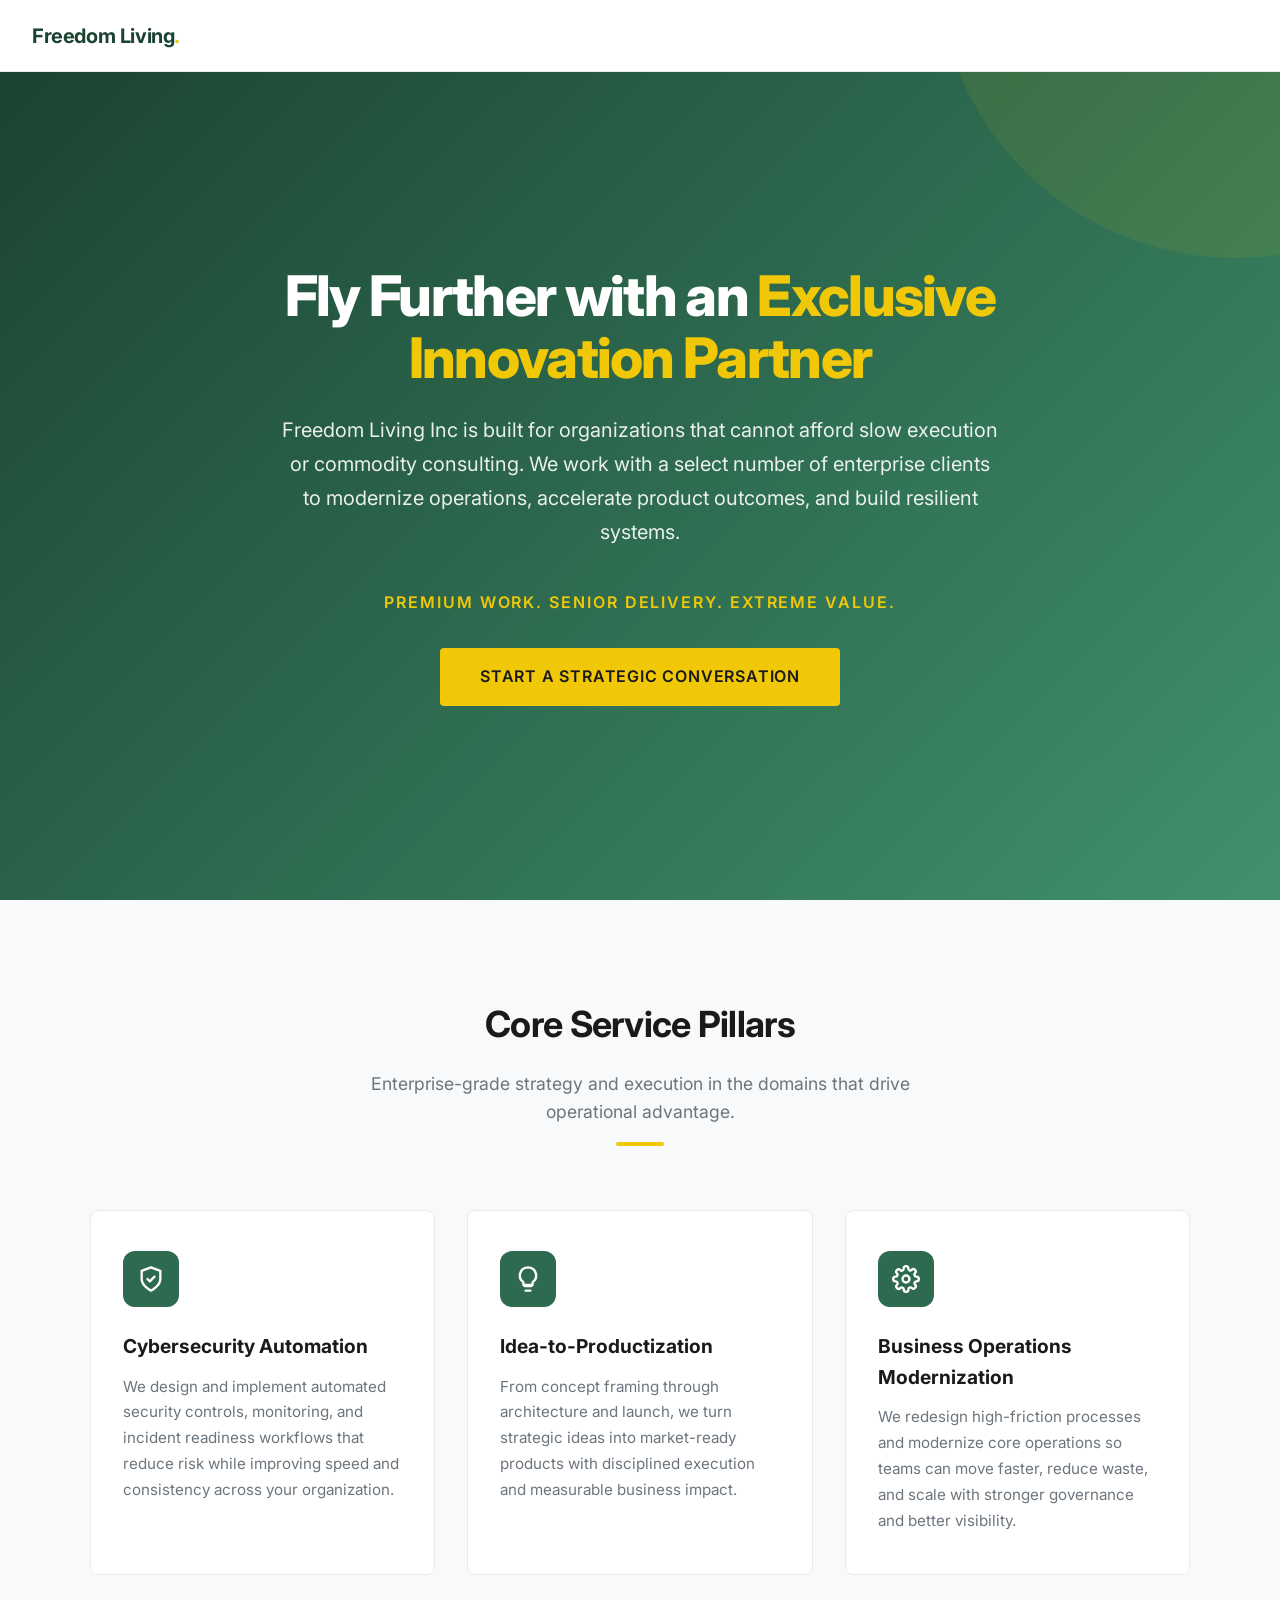
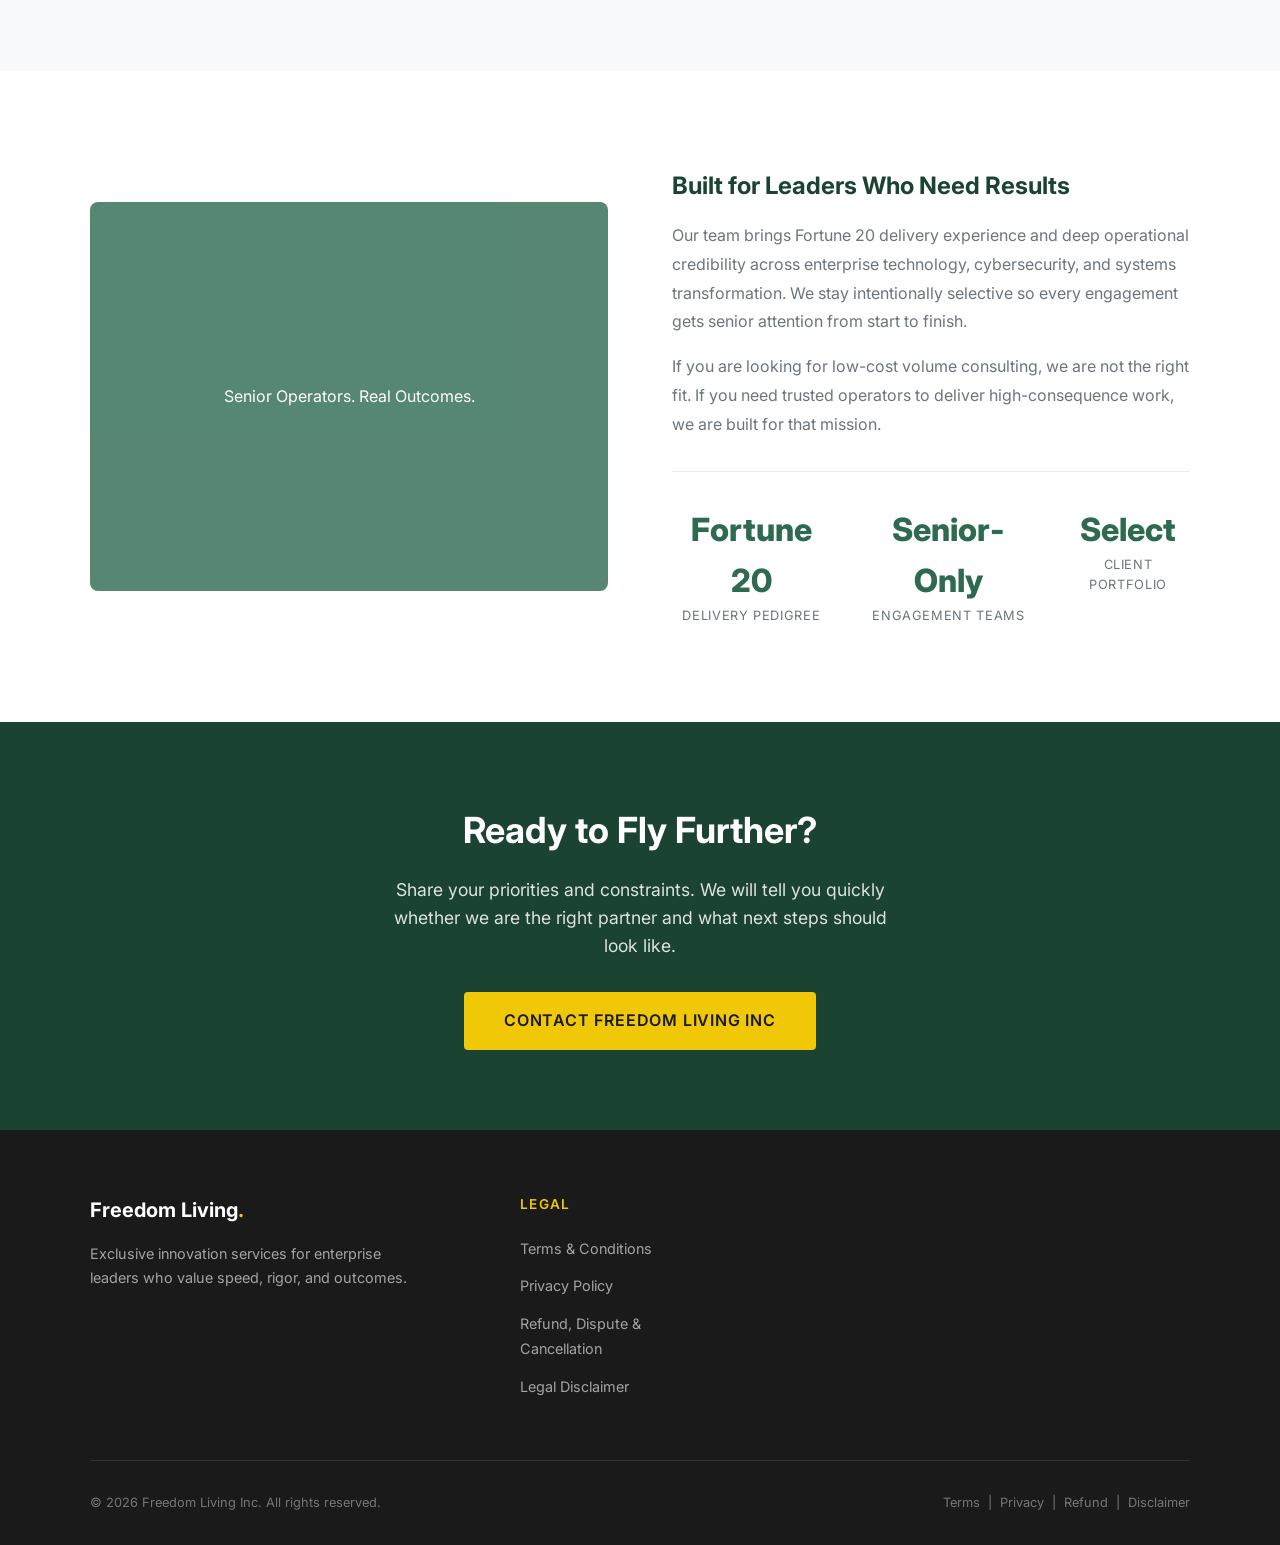
==== commit fc16fde4: "Reset website to B2B structure and remove lifestyle pages Implement FLIA-17 cleanup: remove lifestyl" ====
--- a/index.html
+++ b/index.html
@@ -3,8 +3,8 @@
 <head>
   <meta charset="UTF-8">
   <meta name="viewport" content="width=device-width, initial-scale=1.0">
-  <title>Freedom Living Inc — Go Further. Live Free.</title>
-  <meta name="description" content="Freedom Living Inc. helps ambitious people break free from default-path living by providing proven strategies and a supportive community — so they can go further, on their own terms.">
+  <title>Freedom Living Inc — Fly Further</title>
+  <meta name="description" content="Freedom Living Inc helps top-tier enterprises fly further through cybersecurity automation, idea-to-productization, and business operations modernization.">
   <link rel="stylesheet" href="css/style.css">
   <link rel="preconnect" href="https://fonts.googleapis.com">
   <link rel="preconnect" href="https://fonts.gstatic.com" crossorigin>
@@ -12,222 +12,111 @@
 </head>
 <body>
 
-  <!-- Navigation -->
   <nav class="nav">
-    <a href="/" class="nav-logo">Freedom Living<span>.</span></a>
-    <ul class="nav-links" id="navLinks">
-      <li><a href="start-here.html">Start Here</a></li>
-      <li><a href="#blog">Blog</a></li>
-      <li><a href="about.html">About</a></li>
-    </ul>
-    <a href="free-guide.html" class="btn btn-nav">Join Free →</a>
-    <button class="nav-toggle" id="navToggle" aria-label="Toggle navigation">
-      <span></span>
-      <span></span>
-      <span></span>
-    </button>
+    <a href="index.html" class="nav-logo">Freedom Living<span>.</span></a>
   </nav>
 
-  <!-- Hero -->
   <section class="hero" id="hero">
     <div class="hero-content">
-      <h1>You Were Not Made for the <span class="accent">Default Path.</span></h1>
-      <p>Most people follow the script — work for 40 years, hope the math works out, and call it a life. You already know there is another way. Freedom is not a fantasy. It is a strategy.</p>
-      <p class="tagline">Go further. Live free.</p>
-      <div class="hero-ctas">
-        <a href="free-guide.html" class="btn btn-primary">Get Your Freedom Starter Checklist → (Free)</a>
-        <a href="start-here.html" class="btn btn-outline">Not sure where to start?</a>
-      </div>
+      <h1>Fly Further with an <span class="accent">Exclusive Innovation Partner</span></h1>
+      <p>Freedom Living Inc is built for organizations that cannot afford slow execution or commodity consulting. We work with a select number of enterprise clients to modernize operations, accelerate product outcomes, and build resilient systems.</p>
+      <p class="tagline">Premium work. Senior delivery. Extreme value.</p>
+      <a href="mailto:info@freedomlivinginc.com" class="btn btn-primary">Start a Strategic Conversation</a>
     </div>
   </section>
 
-  <!-- Value Props -->
-  <section class="section" id="about">
+  <section class="section section-alt" id="services">
     <div class="container">
       <div class="section-header">
-        <h2>What Is Freedom Living Inc.?</h2>
-        <p>We are not here to sell you a dream. We are here to give you a roadmap.</p>
+        <h2>Core Service Pillars</h2>
+        <p>Enterprise-grade strategy and execution in the domains that drive operational advantage.</p>
         <div class="bar"></div>
       </div>
-      <p class="intro-para">Freedom Living Inc. is built for people who want out of the default — the paycheck treadmill, the geographic trap, the career that never quite fits. Whether your goal is financial independence, location flexibility, or simply more control over how you spend your days, we deliver practical strategies and honest guidance to get you there.</p>
-      <div class="value-props">
-        <div class="value-card">
-          <div class="value-icon">
-            <svg width="28" height="28" viewBox="0 0 24 24" fill="none" stroke="white" stroke-width="2" stroke-linecap="round" stroke-linejoin="round"><line x1="12" y1="1" x2="12" y2="23"/><path d="M17 5H9.5a3.5 3.5 0 0 0 0 7h5a3.5 3.5 0 0 1 0 7H6"/></svg>
+      <div class="services-grid">
+        <div class="service-card">
+          <div class="service-icon">
+            <svg width="28" height="28" viewBox="0 0 24 24" fill="none" stroke="white" stroke-width="2" stroke-linecap="round" stroke-linejoin="round"><path d="M12 22s8-4 8-10V5l-8-3-8 3v7c0 6 8 10 8 10z"/><path d="M9 12l2 2 4-4"/></svg>
           </div>
-          <h3>Financial Independence</h3>
-          <p>Build real, lasting wealth outside the conventional script. Understand the numbers, diversify your income, and reach the point where work is a choice — not a requirement.</p>
+          <h3>Cybersecurity Automation</h3>
+          <p>We design and implement automated security controls, monitoring, and incident readiness workflows that reduce risk while improving speed and consistency across your organization.</p>
         </div>
-        <div class="value-card">
-          <div class="value-icon">
-            <svg width="28" height="28" viewBox="0 0 24 24" fill="none" stroke="white" stroke-width="2" stroke-linecap="round" stroke-linejoin="round"><circle cx="12" cy="12" r="10"/><line x1="2" y1="12" x2="22" y2="12"/><path d="M12 2a15.3 15.3 0 0 1 4 10 15.3 15.3 0 0 1-4 10 15.3 15.3 0 0 1-4-10 15.3 15.3 0 0 1 4-10z"/></svg>
+        <div class="service-card">
+          <div class="service-icon">
+            <svg width="28" height="28" viewBox="0 0 24 24" fill="none" stroke="white" stroke-width="2" stroke-linecap="round" stroke-linejoin="round"><path d="M9 18h6"/><path d="M10 22h4"/><path d="M12 2a7 7 0 0 0-4 12.7V17h8v-2.3A7 7 0 0 0 12 2z"/></svg>
           </div>
-          <h3>Location Flexibility</h3>
-          <p>Work from anywhere. Live somewhere that actually makes sense for your life. Geographic arbitrage is real, and it is far more accessible than most people realize.</p>
+          <h3>Idea-to-Productization</h3>
+          <p>From concept framing through architecture and launch, we turn strategic ideas into market-ready products with disciplined execution and measurable business impact.</p>
         </div>
-        <div class="value-card">
-          <div class="value-icon">
-            <svg width="28" height="28" viewBox="0 0 24 24" fill="none" stroke="white" stroke-width="2" stroke-linecap="round" stroke-linejoin="round"><path d="M20.84 4.61a5.5 5.5 0 0 0-7.78 0L12 5.67l-1.06-1.06a5.5 5.5 0 0 0-7.78 7.78l1.06 1.06L12 21.23l7.78-7.78 1.06-1.06a5.5 5.5 0 0 0 0-7.78z"/></svg>
+        <div class="service-card">
+          <div class="service-icon">
+            <svg width="28" height="28" viewBox="0 0 24 24" fill="none" stroke="white" stroke-width="2" stroke-linecap="round" stroke-linejoin="round"><circle cx="12" cy="12" r="3"/><path d="M19.4 15a1.65 1.65 0 0 0 .33 1.82l.06.06a2 2 0 0 1-2.83 2.83l-.06-.06a1.65 1.65 0 0 0-1.82-.33 1.65 1.65 0 0 0-1 1.51V21a2 2 0 0 1-4 0v-.09A1.65 1.65 0 0 0 9 19.4a1.65 1.65 0 0 0-1.82.33l-.06.06a2 2 0 0 1-2.83-2.83l.06-.06A1.65 1.65 0 0 0 4.68 15a1.65 1.65 0 0 0-1.51-1H3a2 2 0 0 1 0-4h.09A1.65 1.65 0 0 0 4.6 9a1.65 1.65 0 0 0-.33-1.82l-.06-.06a2 2 0 0 1 2.83-2.83l.06.06A1.65 1.65 0 0 0 9 4.68a1.65 1.65 0 0 0 1-1.51V3a2 2 0 0 1 4 0v.09a1.65 1.65 0 0 0 1 1.51 1.65 1.65 0 0 0 1.82-.33l.06-.06a2 2 0 0 1 2.83 2.83l-.06.06A1.65 1.65 0 0 0 19.4 9a1.65 1.65 0 0 0 1.51 1H21a2 2 0 0 1 0 4h-.09a1.65 1.65 0 0 0-1.51 1z"/></svg>
           </div>
-          <h3>Intentional Living</h3>
-          <p>Stop optimizing for someone else's version of success. Design your days around what actually matters — and build the financial foundation that makes it sustainable.</p>
-        </div>
-      </div>
-      <div class="section-cta">
-        <a href="#about-fli" class="link-arrow">Learn more about our approach →</a>
-      </div>
-    </div>
-  </section>
-
-  <!-- Content Pillars -->
-  <section class="section section-alt" id="blog">
-    <div class="container">
-      <div class="section-header">
-        <h2>Everything You Need to Design Your Free Life.</h2>
-        <p>Deep-dive guides, actionable frameworks, and honest takes on what actually works. No fluff. No toxic positivity. Just the real stuff.</p>
-        <div class="bar"></div>
-      </div>
-      <div class="pillars-grid">
-        <div class="pillar-card">
-          <div class="pillar-tag">Financial Freedom</div>
-          <h3>Building wealth outside the 9-to-5 script.</h3>
-          <p>Investing basics, income diversification, passive income strategies, and the real math behind financial independence — no gatekeeping.</p>
-          <a href="#" class="link-arrow">Explore Financial Freedom →</a>
-        </div>
-        <div class="pillar-card">
-          <div class="pillar-tag">Location &amp; Lifestyle</div>
-          <h3>Remote work, geographic arbitrage, slow travel.</h3>
-          <p>How to build a life that is not anchored to one zip code. Practical, tested, and built for real people.</p>
-          <a href="#" class="link-arrow">Explore Location Freedom →</a>
-        </div>
-        <div class="pillar-card">
-          <div class="pillar-tag">Intentional Living</div>
-          <h3>Simplify. Optimize. Live on purpose.</h3>
-          <p>How to strip away what does not serve you, redefine what success looks like, and spend your time on what actually matters.</p>
-          <a href="#" class="link-arrow">Explore Intentional Living →</a>
-        </div>
-        <div class="pillar-card">
-          <div class="pillar-tag">Career &amp; Business</div>
-          <h3>Freelancing, entrepreneurship, income independence.</h3>
-          <p>We cover what actually works — not just the highlight-reel version. Practical paths to meaningful income outside your main job.</p>
-          <a href="#" class="link-arrow">Explore Career Independence →</a>
-        </div>
-      </div>
-      <div class="section-cta center">
-        <a href="#" class="btn btn-secondary">Browse All Articles →</a>
-      </div>
-    </div>
-  </section>
-
-  <!-- Social Proof -->
-  <section class="section" id="community">
-    <div class="container">
-      <div class="section-header">
-        <h2>Real People. Real Progress.</h2>
-        <div class="bar"></div>
-      </div>
-      <div class="testimonials-grid">
-        <blockquote class="testimonial">
-          <p>"[PLACEHOLDER — Reader testimonial: a specific, quantified result. E.g., paid off debt, reached savings milestone, quit 9-to-5, relocated.]"</p>
-          <cite>— First Name, Location, What Changed</cite>
-        </blockquote>
-        <blockquote class="testimonial">
-          <p>"[PLACEHOLDER — Reader testimonial: location flexibility or career change result.]"</p>
-          <cite>— First Name, Location, What Changed</cite>
-        </blockquote>
-        <blockquote class="testimonial">
-          <p>"[PLACEHOLDER — Reader testimonial: mindset or lifestyle shift.]"</p>
-          <cite>— First Name, Location, What Changed</cite>
-        </blockquote>
-      </div>
-      <div class="stats-bar">
-        <div class="stat">
-          <div class="stat-number">[X,XXX]+</div>
-          <div class="stat-label">People in the FLI Community</div>
-        </div>
-        <div class="stat">
-          <div class="stat-number">[XXX]+</div>
-          <div class="stat-label">Articles &amp; Guides Published</div>
-        </div>
-        <div class="stat">
-          <div class="stat-number">100%</div>
-          <div class="stat-label">Free to Get Started</div>
+          <h3>Business Operations Modernization</h3>
+          <p>We redesign high-friction processes and modernize core operations so teams can move faster, reduce waste, and scale with stronger governance and better visibility.</p>
         </div>
       </div>
     </div>
   </section>
 
-  <!-- Email Opt-in -->
-  <section class="opt-in-section" id="opt-in">
+  <section class="section" id="about">
     <div class="container">
-      <div class="opt-in-inner">
-        <h2>Get the Framework, Free.</h2>
-        <p>The Freedom Starter Checklist gives you a clear, actionable starting point — whether you are just beginning to explore financial independence or already making moves. No vague inspiration. No 47-step system. Just the actual starting framework.</p>
-        <form class="opt-in-form opt-in-form--wide" onsubmit="return false;">
-          <input type="text" placeholder="First name" aria-label="First name" required>
-          <input type="email" placeholder="Your email address" aria-label="Email address" required>
-          <button type="submit" class="btn btn-primary">Send Me the Checklist →</button>
-        </form>
-        <p class="opt-in-trust">Join [X,XXX]+ people already working toward their version of freedom. No spam. Unsubscribe anytime.</p>
+      <div class="about-grid">
+        <div class="about-image">Senior Operators. Real Outcomes.</div>
+        <div class="about-text">
+          <h3>Built for Leaders Who Need Results</h3>
+          <p>Our team brings Fortune 20 delivery experience and deep operational credibility across enterprise technology, cybersecurity, and systems transformation. We stay intentionally selective so every engagement gets senior attention from start to finish.</p>
+          <p>If you are looking for low-cost volume consulting, we are not the right fit. If you need trusted operators to deliver high-consequence work, we are built for that mission.</p>
+          <div class="about-stats">
+            <div class="stat">
+              <div class="stat-number">Fortune 20</div>
+              <div class="stat-label">Delivery Pedigree</div>
+            </div>
+            <div class="stat">
+              <div class="stat-number">Senior-Only</div>
+              <div class="stat-label">Engagement Teams</div>
+            </div>
+            <div class="stat">
+              <div class="stat-number">Select</div>
+              <div class="stat-label">Client Portfolio</div>
+            </div>
+          </div>
+        </div>
       </div>
     </div>
   </section>
 
-  <!-- Footer -->
+  <section class="cta-banner" id="contact">
+    <h2>Ready to Fly Further?</h2>
+    <p>Share your priorities and constraints. We will tell you quickly whether we are the right partner and what next steps should look like.</p>
+    <a href="mailto:info@freedomlivinginc.com" class="btn btn-primary">Contact Freedom Living Inc</a>
+  </section>
+
   <footer class="footer">
     <div class="footer-grid container">
       <div class="footer-brand">
         <h3>Freedom Living<span>.</span></h3>
-        <p class="tagline-footer">Go further. Live free.</p>
-        <p>Practical strategies and honest guidance for people building lives on their own terms.</p>
-        <p class="legal-disclaimer">The content on this site is for informational and educational purposes only. Nothing published here constitutes financial, legal, or tax advice.</p>
+        <p>Exclusive innovation services for enterprise leaders who value speed, rigor, and outcomes.</p>
       </div>
       <div>
-        <h4>Explore</h4>
+        <h4>Legal</h4>
         <ul class="footer-links">
-          <li><a href="start-here.html">Start Here</a></li>
-          <li><a href="#blog">Blog</a></li>
-          <li><a href="#blog">Financial Freedom</a></li>
-          <li><a href="#blog">Location Flexibility</a></li>
-          <li><a href="#blog">Intentional Living</a></li>
-          <li><a href="#blog">Career Independence</a></li>
-        </ul>
-      </div>
-      <div>
-        <h4>Resources</h4>
-        <ul class="footer-links">
-          <li><a href="free-guide.html">Freedom Starter Checklist (Free)</a></li>
-          <li><a href="#">Newsletter</a></li>
-          <li><a href="about.html">About</a></li>
-          <li><a href="#">Contact</a></li>
-        </ul>
-      </div>
-      <div>
-        <h4>Follow Along</h4>
-        <ul class="footer-links">
-          <li><a href="#">Instagram</a></li>
-          <li><a href="#">YouTube</a></li>
-          <li><a href="#">X / Twitter</a></li>
-          <li><a href="#">TikTok</a></li>
-          <li><a href="#">Pinterest</a></li>
+          <li><a href="terms.html">Terms &amp; Conditions</a></li>
+          <li><a href="privacy.html">Privacy Policy</a></li>
+          <li><a href="refund.html">Refund, Dispute &amp; Cancellation</a></li>
+          <li><a href="legal.html">Legal Disclaimer</a></li>
         </ul>
       </div>
     </div>
     <div class="footer-bottom">
       <span>&copy; 2026 Freedom Living Inc. All rights reserved.</span>
       <span>
-        <a href="privacy.html">Privacy Policy</a> &nbsp;|&nbsp;
-        <a href="terms.html">Terms of Use</a> &nbsp;|&nbsp;
-        <a href="legal.html">Legal Disclaimer</a>
+        <a href="terms.html">Terms</a> &nbsp;|&nbsp;
+        <a href="privacy.html">Privacy</a> &nbsp;|&nbsp;
+        <a href="refund.html">Refund</a> &nbsp;|&nbsp;
+        <a href="legal.html">Disclaimer</a>
       </span>
     </div>
   </footer>
 
-  <script>
-    document.getElementById('navToggle').addEventListener('click', function() {
-      document.getElementById('navLinks').classList.toggle('active');
-    });
-  </script>
-
 </body>
 </html>
--- a/css/style.css
+++ b/css/style.css
@@ -1375,3 +1375,24 @@
   padding-top: 0;
   border-top: none;
 }
+
+/* ---- Email opt-in: success / error states ---- */
+.ck-success {
+  padding: 1.25rem 1.5rem;
+  background: #f0faf4;
+  border: 1px solid #a3d9b1;
+  border-radius: 8px;
+  margin-bottom: 1rem;
+  color: #1a5c32;
+}
+.ck-success p { margin: 0 0 0.25rem; }
+.ck-success p:last-child { margin: 0; }
+.ck-error {
+  padding: 1rem 1.25rem;
+  background: #fff5f5;
+  border: 1px solid #f5c2c2;
+  border-radius: 8px;
+  margin-bottom: 1rem;
+  color: #991b1b;
+}
+.ck-error .error-message { margin: 0; font-size: 0.95rem; }
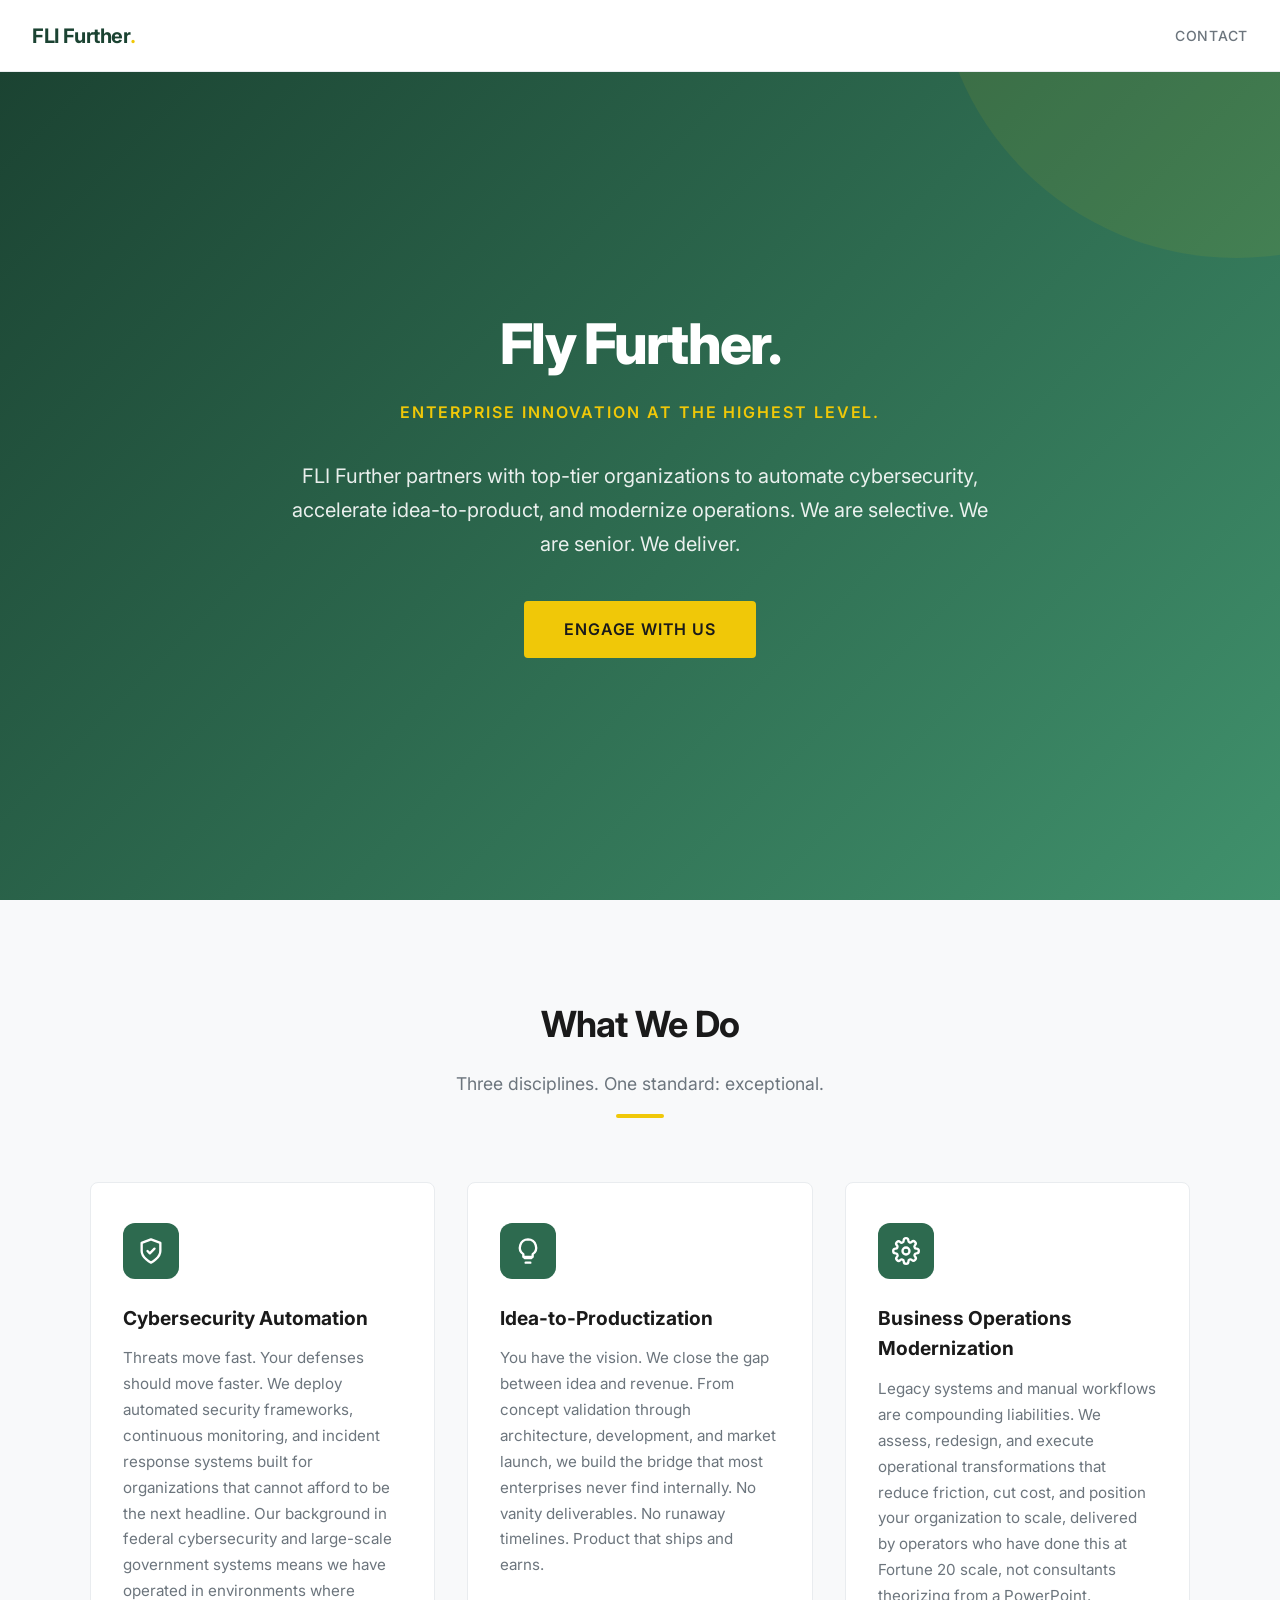
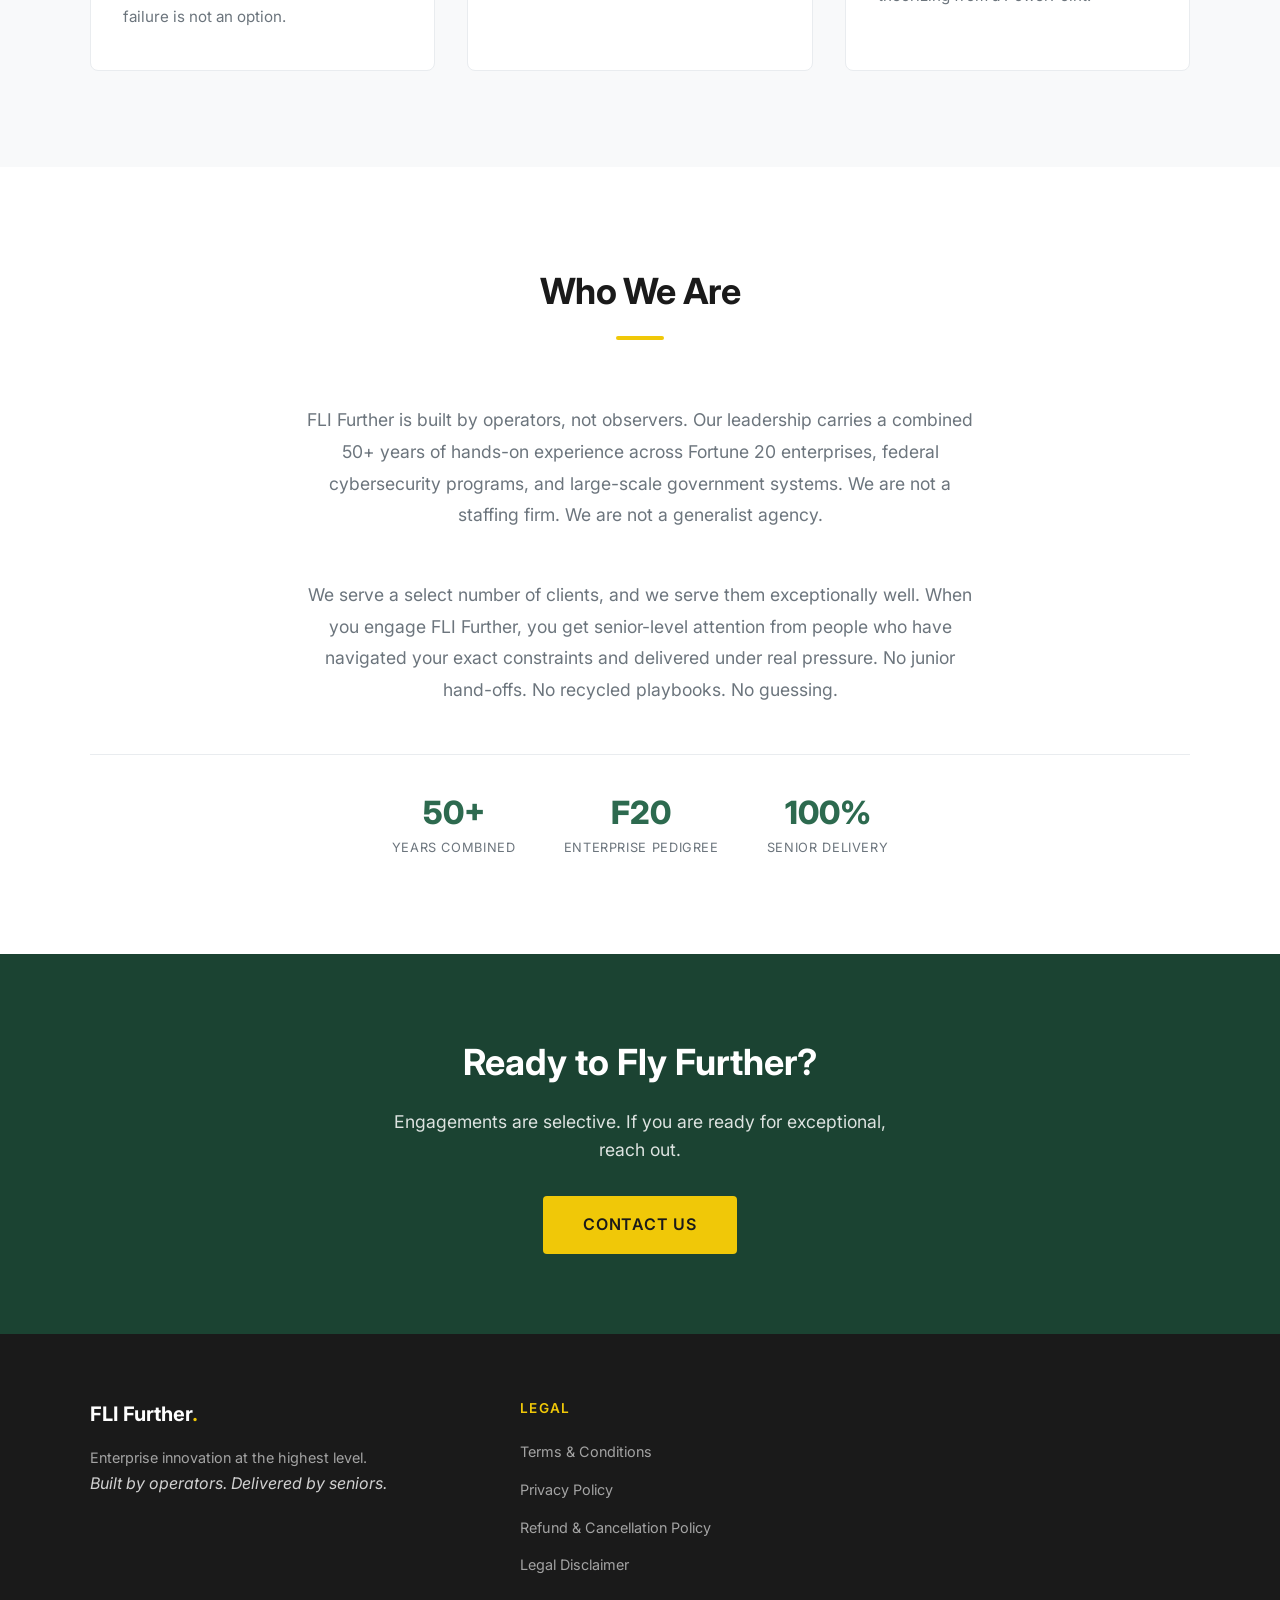
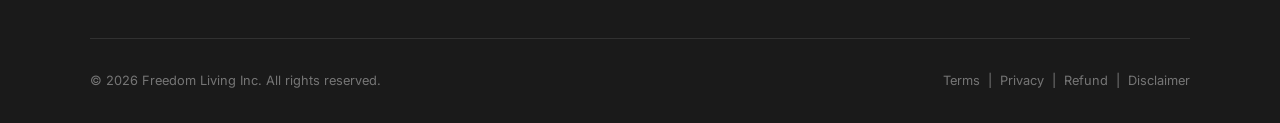
==== commit aa7ff536: "Apply FLIA-16 brand copy to homepage Update homepage content and structure to the finalized FLIA-16 " ====
--- a/index.html
+++ b/index.html
@@ -3,8 +3,8 @@
 <head>
   <meta charset="UTF-8">
   <meta name="viewport" content="width=device-width, initial-scale=1.0">
-  <title>Freedom Living Inc — Fly Further</title>
-  <meta name="description" content="Freedom Living Inc helps top-tier enterprises fly further through cybersecurity automation, idea-to-productization, and business operations modernization.">
+  <title>FLI Further — Enterprise Innovation at the Highest Level</title>
+  <meta name="description" content="FLI Further partners with top-tier enterprises to automate cybersecurity, accelerate idea-to-productization, and modernize operations at scale.">
   <link rel="stylesheet" href="css/style.css">
   <link rel="preconnect" href="https://fonts.googleapis.com">
   <link rel="preconnect" href="https://fonts.gstatic.com" crossorigin>
@@ -13,23 +13,26 @@
 <body>
 
   <nav class="nav">
-    <a href="index.html" class="nav-logo">Freedom Living<span>.</span></a>
+    <a href="index.html" class="nav-logo">FLI Further<span>.</span></a>
+    <ul class="nav-links">
+      <li><a href="#contact">Contact</a></li>
+    </ul>
   </nav>
 
   <section class="hero" id="hero">
     <div class="hero-content">
-      <h1>Fly Further with an <span class="accent">Exclusive Innovation Partner</span></h1>
-      <p>Freedom Living Inc is built for organizations that cannot afford slow execution or commodity consulting. We work with a select number of enterprise clients to modernize operations, accelerate product outcomes, and build resilient systems.</p>
-      <p class="tagline">Premium work. Senior delivery. Extreme value.</p>
-      <a href="mailto:info@freedomlivinginc.com" class="btn btn-primary">Start a Strategic Conversation</a>
+      <h1>Fly Further.</h1>
+      <p class="tagline">Enterprise innovation at the highest level.</p>
+      <p>FLI Further partners with top-tier organizations to automate cybersecurity, accelerate idea-to-product, and modernize operations. We are selective. We are senior. We deliver.</p>
+      <a href="#contact" class="btn btn-primary">Engage With Us</a>
     </div>
   </section>
 
   <section class="section section-alt" id="services">
     <div class="container">
       <div class="section-header">
-        <h2>Core Service Pillars</h2>
-        <p>Enterprise-grade strategy and execution in the domains that drive operational advantage.</p>
+        <h2>What We Do</h2>
+        <p>Three disciplines. One standard: exceptional.</p>
         <div class="bar"></div>
       </div>
       <div class="services-grid">
@@ -38,21 +41,21 @@
             <svg width="28" height="28" viewBox="0 0 24 24" fill="none" stroke="white" stroke-width="2" stroke-linecap="round" stroke-linejoin="round"><path d="M12 22s8-4 8-10V5l-8-3-8 3v7c0 6 8 10 8 10z"/><path d="M9 12l2 2 4-4"/></svg>
           </div>
           <h3>Cybersecurity Automation</h3>
-          <p>We design and implement automated security controls, monitoring, and incident readiness workflows that reduce risk while improving speed and consistency across your organization.</p>
+          <p>Threats move fast. Your defenses should move faster. We deploy automated security frameworks, continuous monitoring, and incident response systems built for organizations that cannot afford to be the next headline. Our background in federal cybersecurity and large-scale government systems means we have operated in environments where failure is not an option.</p>
         </div>
         <div class="service-card">
           <div class="service-icon">
             <svg width="28" height="28" viewBox="0 0 24 24" fill="none" stroke="white" stroke-width="2" stroke-linecap="round" stroke-linejoin="round"><path d="M9 18h6"/><path d="M10 22h4"/><path d="M12 2a7 7 0 0 0-4 12.7V17h8v-2.3A7 7 0 0 0 12 2z"/></svg>
           </div>
           <h3>Idea-to-Productization</h3>
-          <p>From concept framing through architecture and launch, we turn strategic ideas into market-ready products with disciplined execution and measurable business impact.</p>
+          <p>You have the vision. We close the gap between idea and revenue. From concept validation through architecture, development, and market launch, we build the bridge that most enterprises never find internally. No vanity deliverables. No runaway timelines. Product that ships and earns.</p>
         </div>
         <div class="service-card">
           <div class="service-icon">
             <svg width="28" height="28" viewBox="0 0 24 24" fill="none" stroke="white" stroke-width="2" stroke-linecap="round" stroke-linejoin="round"><circle cx="12" cy="12" r="3"/><path d="M19.4 15a1.65 1.65 0 0 0 .33 1.82l.06.06a2 2 0 0 1-2.83 2.83l-.06-.06a1.65 1.65 0 0 0-1.82-.33 1.65 1.65 0 0 0-1 1.51V21a2 2 0 0 1-4 0v-.09A1.65 1.65 0 0 0 9 19.4a1.65 1.65 0 0 0-1.82.33l-.06.06a2 2 0 0 1-2.83-2.83l.06-.06A1.65 1.65 0 0 0 4.68 15a1.65 1.65 0 0 0-1.51-1H3a2 2 0 0 1 0-4h.09A1.65 1.65 0 0 0 4.6 9a1.65 1.65 0 0 0-.33-1.82l-.06-.06a2 2 0 0 1 2.83-2.83l.06.06A1.65 1.65 0 0 0 9 4.68a1.65 1.65 0 0 0 1-1.51V3a2 2 0 0 1 4 0v.09a1.65 1.65 0 0 0 1 1.51 1.65 1.65 0 0 0 1.82-.33l.06-.06a2 2 0 0 1 2.83 2.83l-.06.06A1.65 1.65 0 0 0 19.4 9a1.65 1.65 0 0 0 1.51 1H21a2 2 0 0 1 0 4h-.09a1.65 1.65 0 0 0-1.51 1z"/></svg>
           </div>
           <h3>Business Operations Modernization</h3>
-          <p>We redesign high-friction processes and modernize core operations so teams can move faster, reduce waste, and scale with stronger governance and better visibility.</p>
+          <p>Legacy systems and manual workflows are compounding liabilities. We assess, redesign, and execute operational transformations that reduce friction, cut cost, and position your organization to scale, delivered by operators who have done this at Fortune 20 scale, not consultants theorizing from a PowerPoint.</p>
         </div>
       </div>
     </div>
@@ -60,26 +63,24 @@
 
   <section class="section" id="about">
     <div class="container">
-      <div class="about-grid">
-        <div class="about-image">Senior Operators. Real Outcomes.</div>
-        <div class="about-text">
-          <h3>Built for Leaders Who Need Results</h3>
-          <p>Our team brings Fortune 20 delivery experience and deep operational credibility across enterprise technology, cybersecurity, and systems transformation. We stay intentionally selective so every engagement gets senior attention from start to finish.</p>
-          <p>If you are looking for low-cost volume consulting, we are not the right fit. If you need trusted operators to deliver high-consequence work, we are built for that mission.</p>
-          <div class="about-stats">
-            <div class="stat">
-              <div class="stat-number">Fortune 20</div>
-              <div class="stat-label">Delivery Pedigree</div>
-            </div>
-            <div class="stat">
-              <div class="stat-number">Senior-Only</div>
-              <div class="stat-label">Engagement Teams</div>
-            </div>
-            <div class="stat">
-              <div class="stat-number">Select</div>
-              <div class="stat-label">Client Portfolio</div>
-            </div>
-          </div>
+      <div class="section-header">
+        <h2>Who We Are</h2>
+        <div class="bar"></div>
+      </div>
+      <p class="intro-para">FLI Further is built by operators, not observers. Our leadership carries a combined 50+ years of hands-on experience across Fortune 20 enterprises, federal cybersecurity programs, and large-scale government systems. We are not a staffing firm. We are not a generalist agency.</p>
+      <p class="intro-para">We serve a select number of clients, and we serve them exceptionally well. When you engage FLI Further, you get senior-level attention from people who have navigated your exact constraints and delivered under real pressure. No junior hand-offs. No recycled playbooks. No guessing.</p>
+      <div class="stats-bar">
+        <div class="stat">
+          <div class="stat-number">50+</div>
+          <div class="stat-label">Years Combined</div>
+        </div>
+        <div class="stat">
+          <div class="stat-number">F20</div>
+          <div class="stat-label">Enterprise Pedigree</div>
+        </div>
+        <div class="stat">
+          <div class="stat-number">100%</div>
+          <div class="stat-label">Senior Delivery</div>
         </div>
       </div>
     </div>
@@ -87,22 +88,23 @@
 
   <section class="cta-banner" id="contact">
     <h2>Ready to Fly Further?</h2>
-    <p>Share your priorities and constraints. We will tell you quickly whether we are the right partner and what next steps should look like.</p>
-    <a href="mailto:info@freedomlivinginc.com" class="btn btn-primary">Contact Freedom Living Inc</a>
+    <p>Engagements are selective. If you are ready for exceptional, reach out.</p>
+    <a href="mailto:contact@flifurther.com" class="btn btn-primary">Contact Us</a>
   </section>
 
   <footer class="footer">
     <div class="footer-grid container">
       <div class="footer-brand">
-        <h3>Freedom Living<span>.</span></h3>
-        <p>Exclusive innovation services for enterprise leaders who value speed, rigor, and outcomes.</p>
+        <h3>FLI Further<span>.</span></h3>
+        <p>Enterprise innovation at the highest level.</p>
+        <p class="tagline-footer">Built by operators. Delivered by seniors.</p>
       </div>
       <div>
         <h4>Legal</h4>
         <ul class="footer-links">
           <li><a href="terms.html">Terms &amp; Conditions</a></li>
           <li><a href="privacy.html">Privacy Policy</a></li>
-          <li><a href="refund.html">Refund, Dispute &amp; Cancellation</a></li>
+          <li><a href="refund.html">Refund &amp; Cancellation Policy</a></li>
           <li><a href="legal.html">Legal Disclaimer</a></li>
         </ul>
       </div>
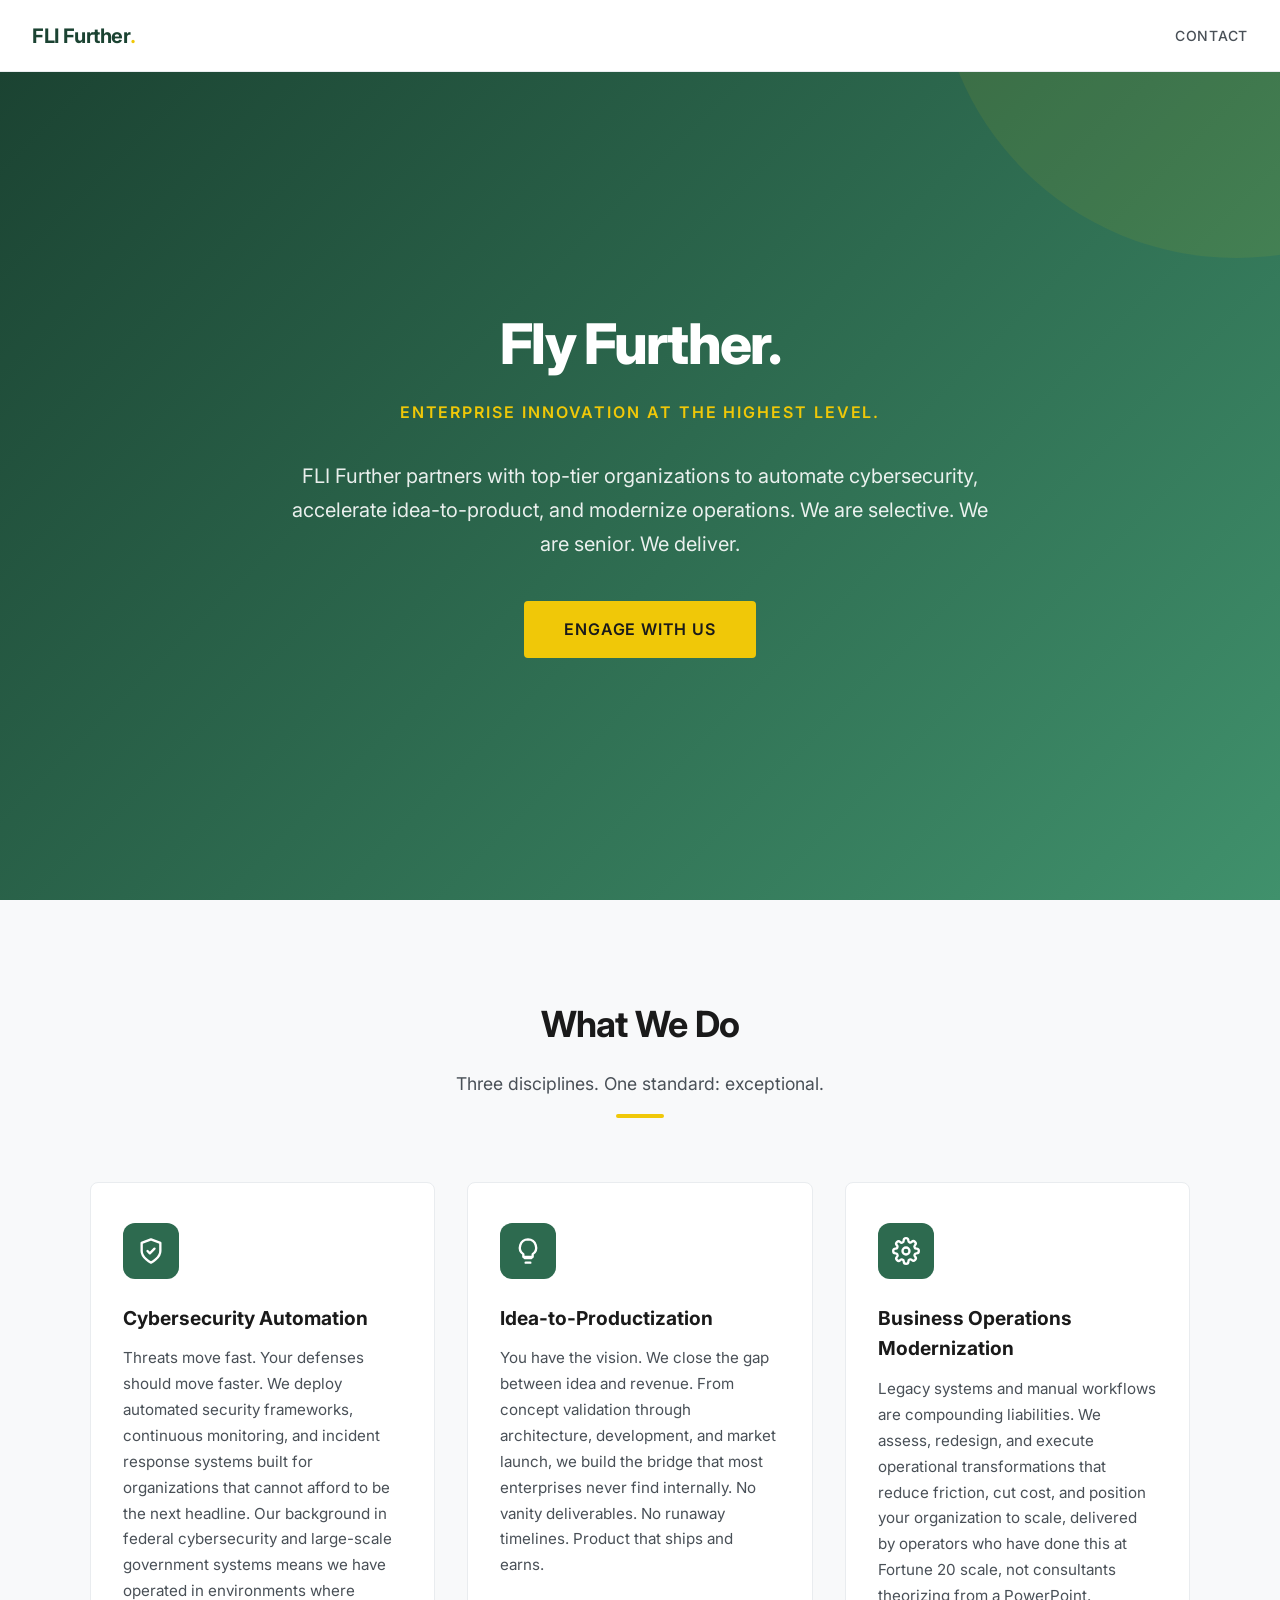
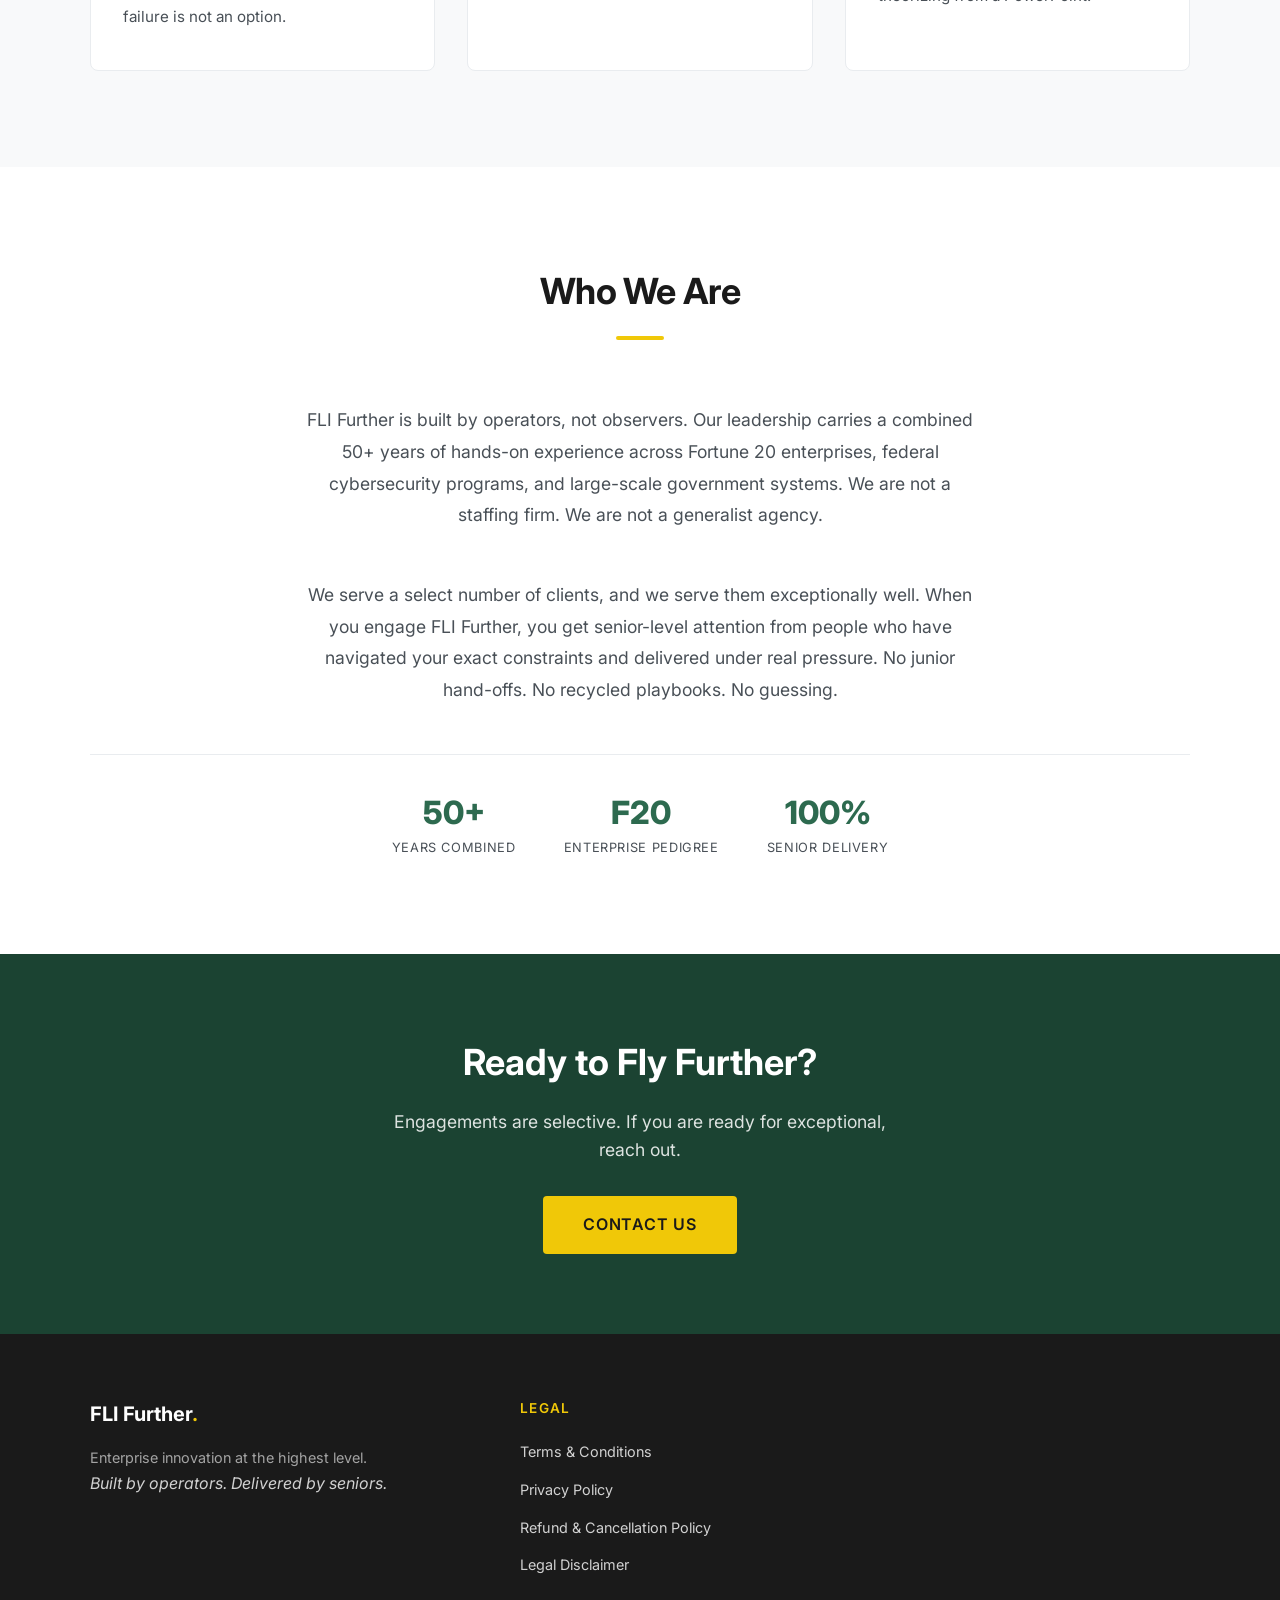
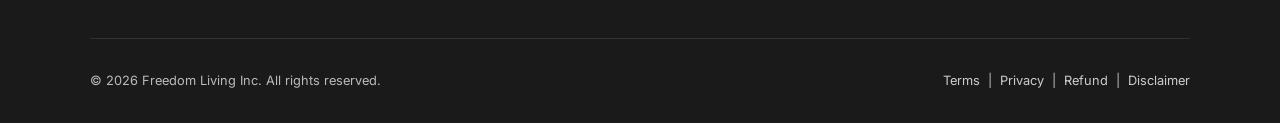
==== commit 95c9435f: "security and section 508 changes" ====
--- a/index.html
+++ b/index.html
@@ -12,6 +12,8 @@
 </head>
 <body>
 
+  <a class="skip-link" href="#main-content">Skip to main content</a>
+
   <nav class="nav">
     <a href="index.html" class="nav-logo">FLI Further<span>.</span></a>
     <ul class="nav-links">
@@ -19,6 +21,7 @@
     </ul>
   </nav>
 
+  <main class="page-main" id="main-content">
   <section class="hero" id="hero">
     <div class="hero-content">
       <h1>Fly Further.</h1>
@@ -38,21 +41,21 @@
       <div class="services-grid">
         <div class="service-card">
           <div class="service-icon">
-            <svg width="28" height="28" viewBox="0 0 24 24" fill="none" stroke="white" stroke-width="2" stroke-linecap="round" stroke-linejoin="round"><path d="M12 22s8-4 8-10V5l-8-3-8 3v7c0 6 8 10 8 10z"/><path d="M9 12l2 2 4-4"/></svg>
+            <svg width="28" height="28" viewBox="0 0 24 24" fill="none" stroke="white" stroke-width="2" stroke-linecap="round" stroke-linejoin="round" aria-hidden="true" focusable="false"><path d="M12 22s8-4 8-10V5l-8-3-8 3v7c0 6 8 10 8 10z"/><path d="M9 12l2 2 4-4"/></svg>
           </div>
           <h3>Cybersecurity Automation</h3>
           <p>Threats move fast. Your defenses should move faster. We deploy automated security frameworks, continuous monitoring, and incident response systems built for organizations that cannot afford to be the next headline. Our background in federal cybersecurity and large-scale government systems means we have operated in environments where failure is not an option.</p>
         </div>
         <div class="service-card">
           <div class="service-icon">
-            <svg width="28" height="28" viewBox="0 0 24 24" fill="none" stroke="white" stroke-width="2" stroke-linecap="round" stroke-linejoin="round"><path d="M9 18h6"/><path d="M10 22h4"/><path d="M12 2a7 7 0 0 0-4 12.7V17h8v-2.3A7 7 0 0 0 12 2z"/></svg>
+            <svg width="28" height="28" viewBox="0 0 24 24" fill="none" stroke="white" stroke-width="2" stroke-linecap="round" stroke-linejoin="round" aria-hidden="true" focusable="false"><path d="M9 18h6"/><path d="M10 22h4"/><path d="M12 2a7 7 0 0 0-4 12.7V17h8v-2.3A7 7 0 0 0 12 2z"/></svg>
           </div>
           <h3>Idea-to-Productization</h3>
           <p>You have the vision. We close the gap between idea and revenue. From concept validation through architecture, development, and market launch, we build the bridge that most enterprises never find internally. No vanity deliverables. No runaway timelines. Product that ships and earns.</p>
         </div>
         <div class="service-card">
           <div class="service-icon">
-            <svg width="28" height="28" viewBox="0 0 24 24" fill="none" stroke="white" stroke-width="2" stroke-linecap="round" stroke-linejoin="round"><circle cx="12" cy="12" r="3"/><path d="M19.4 15a1.65 1.65 0 0 0 .33 1.82l.06.06a2 2 0 0 1-2.83 2.83l-.06-.06a1.65 1.65 0 0 0-1.82-.33 1.65 1.65 0 0 0-1 1.51V21a2 2 0 0 1-4 0v-.09A1.65 1.65 0 0 0 9 19.4a1.65 1.65 0 0 0-1.82.33l-.06.06a2 2 0 0 1-2.83-2.83l.06-.06A1.65 1.65 0 0 0 4.68 15a1.65 1.65 0 0 0-1.51-1H3a2 2 0 0 1 0-4h.09A1.65 1.65 0 0 0 4.6 9a1.65 1.65 0 0 0-.33-1.82l-.06-.06a2 2 0 0 1 2.83-2.83l.06.06A1.65 1.65 0 0 0 9 4.68a1.65 1.65 0 0 0 1-1.51V3a2 2 0 0 1 4 0v.09a1.65 1.65 0 0 0 1 1.51 1.65 1.65 0 0 0 1.82-.33l.06-.06a2 2 0 0 1 2.83 2.83l-.06.06A1.65 1.65 0 0 0 19.4 9a1.65 1.65 0 0 0 1.51 1H21a2 2 0 0 1 0 4h-.09a1.65 1.65 0 0 0-1.51 1z"/></svg>
+            <svg width="28" height="28" viewBox="0 0 24 24" fill="none" stroke="white" stroke-width="2" stroke-linecap="round" stroke-linejoin="round" aria-hidden="true" focusable="false"><circle cx="12" cy="12" r="3"/><path d="M19.4 15a1.65 1.65 0 0 0 .33 1.82l.06.06a2 2 0 0 1-2.83 2.83l-.06-.06a1.65 1.65 0 0 0-1.82-.33 1.65 1.65 0 0 0-1 1.51V21a2 2 0 0 1-4 0v-.09A1.65 1.65 0 0 0 9 19.4a1.65 1.65 0 0 0-1.82.33l-.06.06a2 2 0 0 1-2.83-2.83l.06-.06A1.65 1.65 0 0 0 4.68 15a1.65 1.65 0 0 0-1.51-1H3a2 2 0 0 1 0-4h.09A1.65 1.65 0 0 0 4.6 9a1.65 1.65 0 0 0-.33-1.82l-.06-.06a2 2 0 0 1 2.83-2.83l.06.06A1.65 1.65 0 0 0 9 4.68a1.65 1.65 0 0 0 1-1.51V3a2 2 0 0 1 4 0v.09a1.65 1.65 0 0 0 1 1.51 1.65 1.65 0 0 0 1.82-.33l.06-.06a2 2 0 0 1 2.83 2.83l-.06.06A1.65 1.65 0 0 0 19.4 9a1.65 1.65 0 0 0 1.51 1H21a2 2 0 0 1 0 4h-.09a1.65 1.65 0 0 0-1.51 1z"/></svg>
           </div>
           <h3>Business Operations Modernization</h3>
           <p>Legacy systems and manual workflows are compounding liabilities. We assess, redesign, and execute operational transformations that reduce friction, cut cost, and position your organization to scale, delivered by operators who have done this at Fortune 20 scale, not consultants theorizing from a PowerPoint.</p>
@@ -91,6 +94,7 @@
     <p>Engagements are selective. If you are ready for exceptional, reach out.</p>
     <a href="mailto:contact@flifurther.com" class="btn btn-primary">Contact Us</a>
   </section>
+  </main>
 
   <footer class="footer">
     <div class="footer-grid container">
--- a/css/style.css
+++ b/css/style.css
@@ -12,7 +12,7 @@
   --off-white: #F8F9FA;
   --yellow: #F0C808;
   --yellow-hover: #D4B007;
-  --gray: #6C757D;
+  --gray: #495057;
   --gray-light: #E9ECEF;
 }
 
@@ -38,6 +38,15 @@
 a {
   color: inherit;
   text-decoration: none;
+}
+
+a:focus-visible,
+button:focus-visible,
+.btn:focus-visible,
+.nav-toggle:focus-visible,
+input:focus-visible {
+  outline: 3px solid var(--yellow);
+  outline-offset: 3px;
 }
 
 img {
@@ -61,6 +70,26 @@
   justify-content: space-between;
 }
 
+.skip-link {
+  position: absolute;
+  top: 0.5rem;
+  left: 0.75rem;
+  z-index: 200;
+  padding: 0.75rem 1rem;
+  background: var(--yellow);
+  color: var(--black);
+  font-size: 0.95rem;
+  font-weight: 700;
+  border-radius: 4px;
+  transform: translateY(-180%);
+  transition: transform 0.2s ease;
+}
+
+.skip-link:focus,
+.skip-link:focus-visible {
+  transform: translateY(0);
+}
+
 .nav-logo {
   font-size: 1.25rem;
   font-weight: 700;
@@ -413,7 +442,7 @@
 }
 
 .footer-links a {
-  color: rgba(255, 255, 255, 0.6);
+  color: rgba(255, 255, 255, 0.8);
   font-size: 0.9rem;
   transition: color 0.2s;
 }
@@ -431,7 +460,7 @@
   justify-content: space-between;
   align-items: center;
   font-size: 0.8rem;
-  color: rgba(255, 255, 255, 0.4);
+  color: rgba(255, 255, 255, 0.7);
 }
 
 /* ---- Policy Pages ---- */
@@ -942,7 +971,7 @@
 }
 
 .footer-bottom a {
-  color: rgba(255, 255, 255, 0.4);
+  color: rgba(255, 255, 255, 0.78);
   transition: color 0.2s;
 }
 
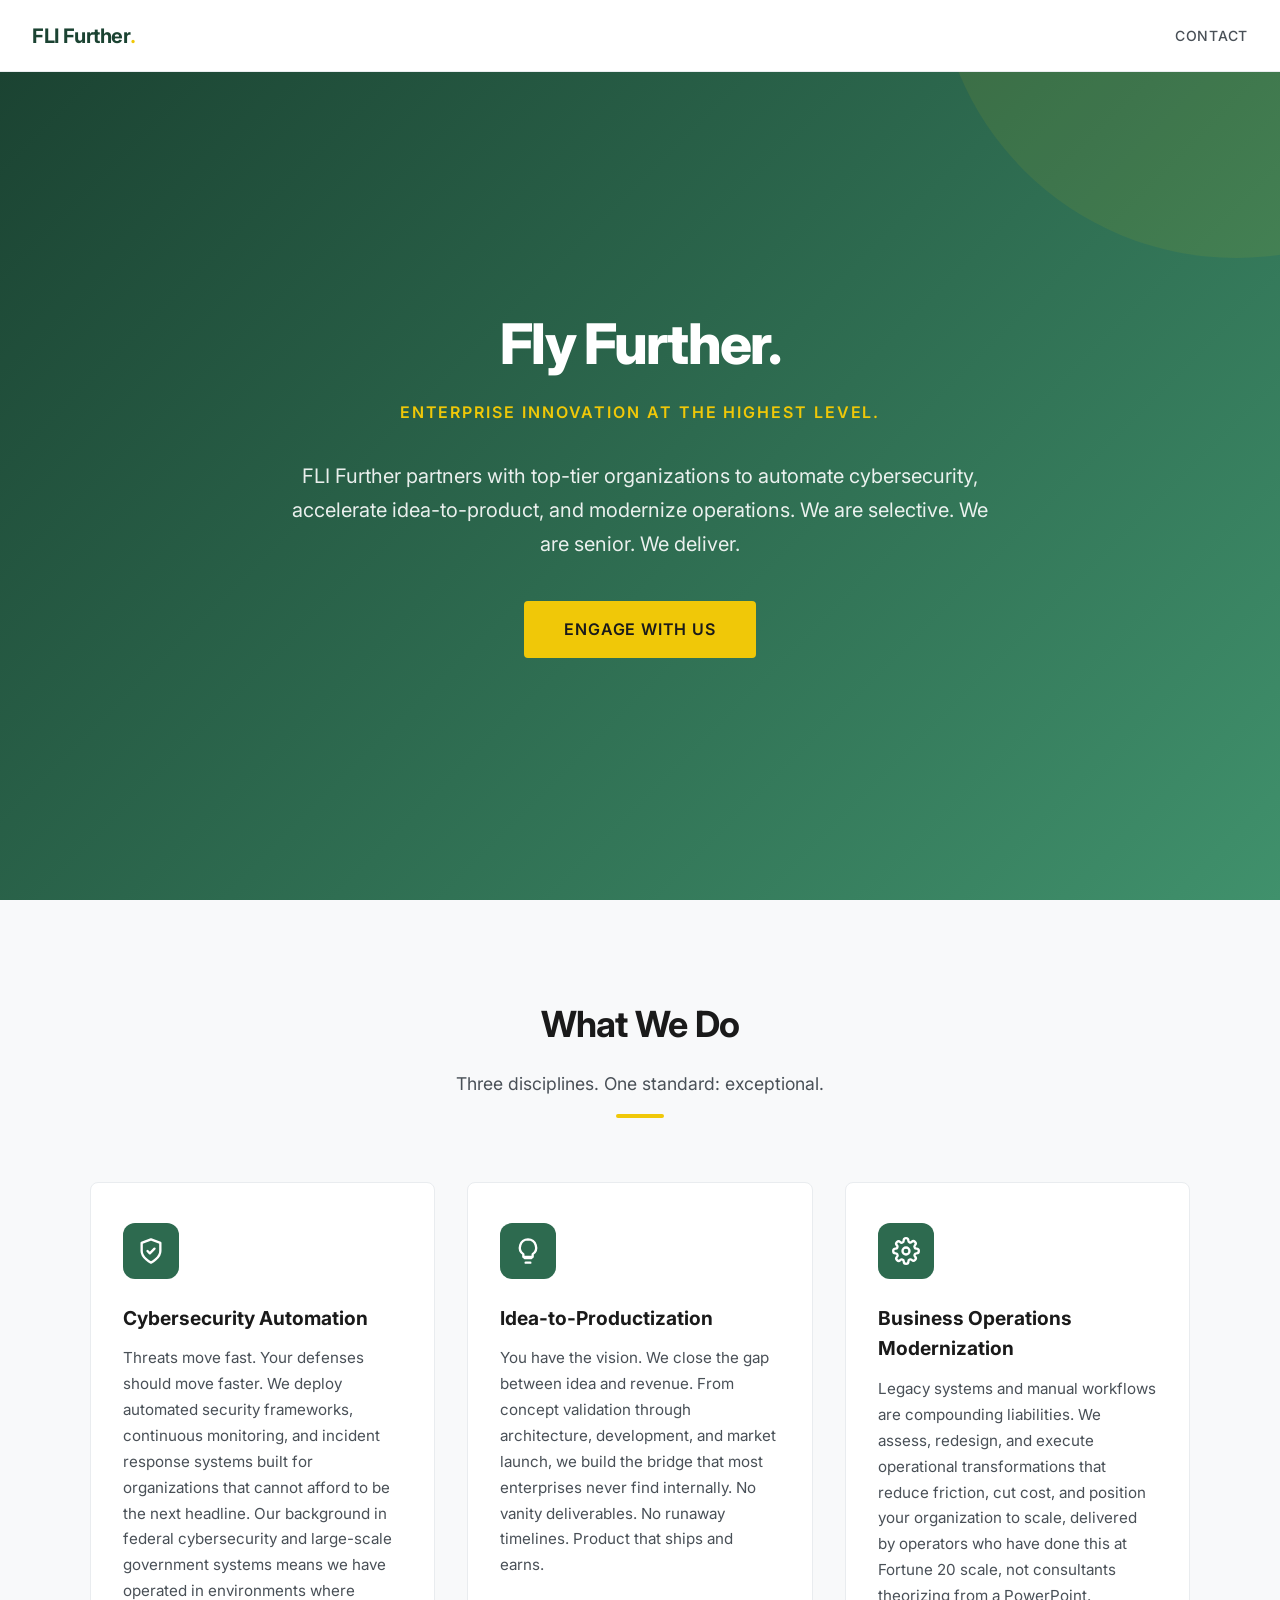
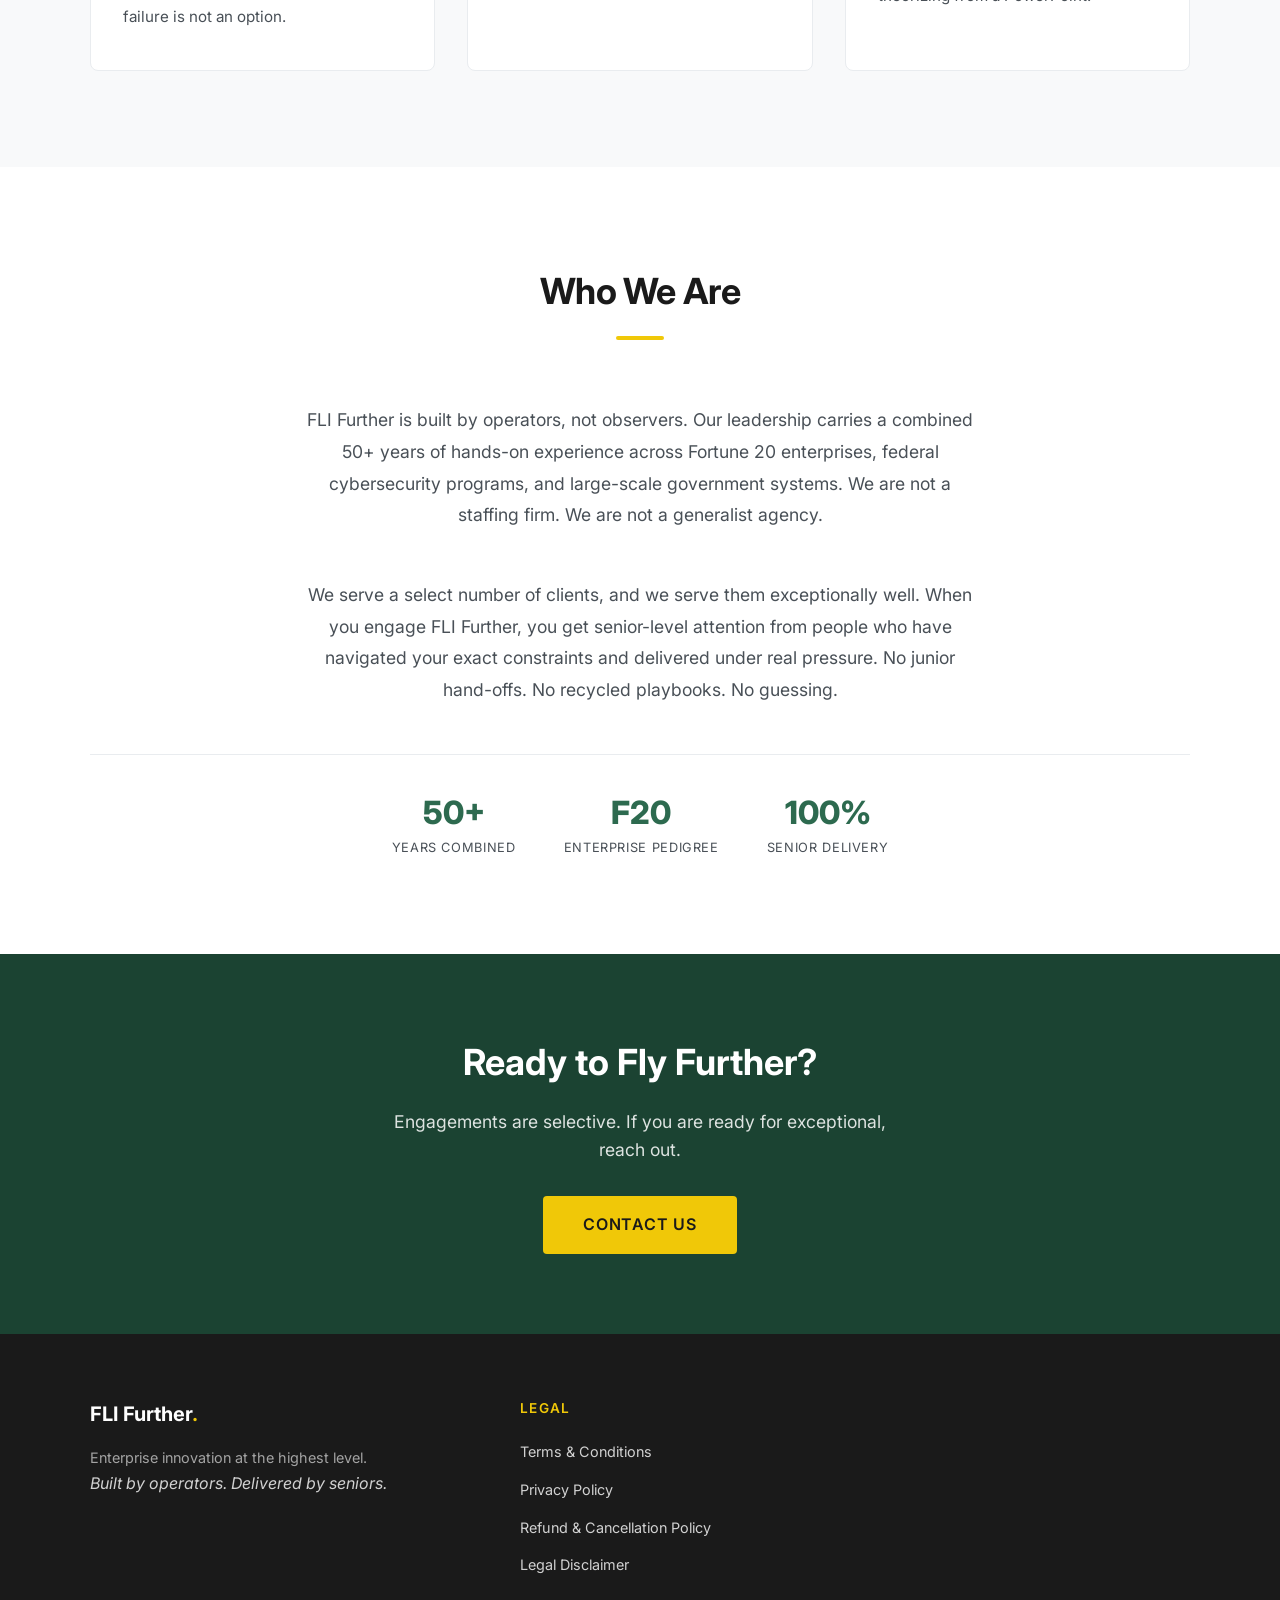
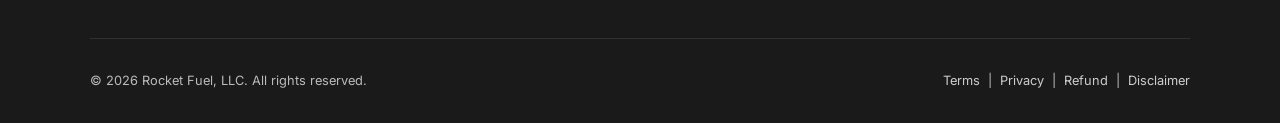
==== commit 60b8dc08: "Update website corporate information" ====
--- a/index.html
+++ b/index.html
@@ -114,7 +114,7 @@
       </div>
     </div>
     <div class="footer-bottom">
-      <span>&copy; 2026 Freedom Living Inc. All rights reserved.</span>
+      <span>&copy; 2026 Rocket Fuel, LLC. All rights reserved.</span>
       <span>
         <a href="terms.html">Terms</a> &nbsp;|&nbsp;
         <a href="privacy.html">Privacy</a> &nbsp;|&nbsp;
--- a/css/style.css
+++ b/css/style.css
@@ -1,5 +1,5 @@
 /* ============================================
-   Freedom Living Inc — Style Sheet
+  Rocket Fuel, LLC — Style Sheet
    Palette: Green, Black, White, Yellow
    ============================================ */
 
